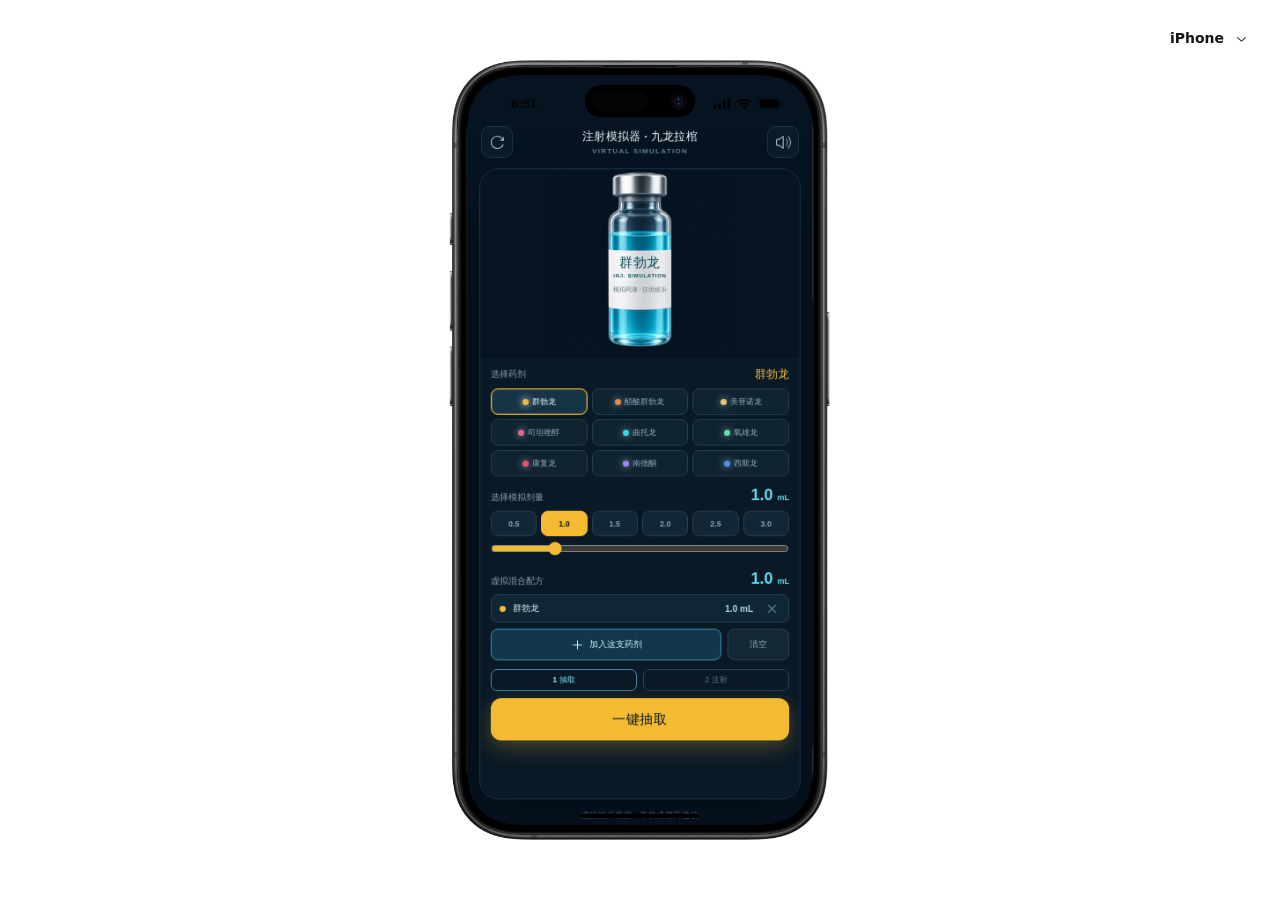
==== index.html @ 7ab8020a "Publish Jiulong Laguan simulator" ====
<!doctype html>
<html lang="zh-CN">
  <head>
    <meta charset="UTF-8" />
    <meta name="viewport" content="width=device-width, initial-scale=1.0" />
    <meta name="theme-color" content="#061321" />
    <meta name="description" content="九龙拉棺虚拟注射模拟器" />
    <link rel="manifest" href="/manifest.webmanifest" />
    <link rel="apple-touch-icon" href="/assets/jiulong/app-icon-192.png" />
    <title>九龙拉棺 · 注射模拟器</title>
    <script type="module" crossorigin src="/assets/index-CzxBv7Cx.js"></script>
    <link rel="stylesheet" crossorigin href="/assets/index-CgjDHijI.css">
  </head>
  <body>
    <div id="root"></div>
  </body>
</html>
---- assets/index-CgjDHijI.css ----
@font-face{font-family:Roboto;font-style:normal;font-display:swap;font-weight:500;src:url(/assets/roboto-latin-500-normal-7RbcRiD8.woff2)format("woff2"),url(/assets/roboto-latin-500-normal-DQZyH_nt.woff)format("woff")}.jiulong-screen{color:#eaf8fb;overscroll-behavior:none;background:#061321;min-height:100%}.jiulong-app{--accent:#38d9e8;min-height:100dvh;padding:58px 14px calc(var(--mobile-safe-area-height) + 18px);background:#061321;flex-direction:column;font-family:Inter,PingFang SC,Microsoft YaHei,sans-serif;display:flex}button{-webkit-tap-highlight-color:transparent}.app-header{grid-template-columns:36px 1fr 36px;align-items:center;gap:8px;padding:0 2px 12px;display:grid}.title-lockup{flex-direction:column;align-items:center;min-width:0;display:flex}.title-lockup strong{color:#edfafe;letter-spacing:.02em;text-overflow:ellipsis;white-space:nowrap;max-width:100%;font-size:13px;font-weight:760;overflow:hidden}.title-lockup span{color:#678698;letter-spacing:.16em;margin-top:3px;font-size:8px;font-weight:700}.icon-button{color:#a8c6d4;background:#0b1b29;border:1px solid #203749;border-radius:10px;place-items:center;width:36px;height:36px;display:grid}.icon-button:disabled{opacity:.35}.icon-button svg{width:17px;height:17px}.simulator-panel{background:#0a1926;border:1px solid #1b3548;border-radius:22px;flex-direction:column;flex:1;display:flex;overflow:hidden;box-shadow:0 18px 55px #00000057}.vial-stage{background:#061321;height:214px;position:relative;overflow:hidden}.vial-image{object-fit:contain;object-position:center;width:100%;height:100%;display:block;transform:scale(1.42)}.vial-copy{color:#0b4e59;text-align:center;pointer-events:none;flex-direction:column;justify-content:center;align-items:center;width:88px;min-height:58px;display:flex;position:absolute;top:90px;left:50%;transform:translate(-50%)}.vial-copy strong{letter-spacing:.04em;font-size:15px;font-weight:900}.vial-copy span{letter-spacing:.12em;margin-top:2px;font-size:6px;font-weight:800}.vial-copy small{color:#5c7a7e;margin-top:8px;font-size:7px;font-weight:600}.section-heading{color:#86a3b3;justify-content:space-between;align-items:center;padding:10px 12px 7px;font-size:10px;display:flex}.section-heading strong{font-size:13px;transition:color .22s}.drug-grid{grid-template-columns:repeat(3,minmax(0,1fr));gap:5px;padding:0 12px;display:grid}.drug-chip{color:#91aebd;white-space:nowrap;background:#102331;border:1px solid #233f52;border-radius:8px;justify-content:center;align-items:center;gap:4px;min-width:0;height:30px;font-size:9px;font-weight:650;transition:border-color .15s,background-color .15s,color .15s;display:flex}.drug-chip i{border-radius:50%;flex:none;width:7px;height:7px;display:block;box-shadow:0 0 8px}.drug-chip[data-selected=true]{border-color:var(--accent);color:#effcff;box-shadow:inset 0 0 0 1px color-mix(in srgb, var(--accent) 25%, transparent);background:#173447}.dose-section,.recipe-section{padding:11px 12px 0}.control-heading{color:#86a3b3;justify-content:space-between;align-items:baseline;margin-bottom:7px;font-size:10px;display:flex}.control-heading strong{color:#65dff0;font-size:18px;font-weight:850}.control-heading small{font-size:9px}.dose-options{grid-template-columns:repeat(6,minmax(0,1fr));gap:5px;display:grid}.dose-chip{color:#8ba4b2;background:#132635;border:1px solid #263f51;border-radius:8px;height:29px;font-size:9px;font-weight:700}.dose-chip[data-selected=true]{border-color:var(--accent);background:var(--accent);color:#071820}.dose-range{width:100%;height:18px;accent-color:var(--accent);margin:5px 0 0}.recipe-list{gap:5px;display:grid}.empty-recipe{color:#5f7d8d;text-align:center;border:1px dashed #294256;border-radius:8px;margin:0;padding:8px 10px;font-size:9px}.recipe-item{color:#dceff5;background:#0f2635;border:1px solid #28475b;border-radius:8px;grid-template-columns:8px 1fr auto 28px;align-items:center;gap:7px;min-height:32px;padding:0 5px 0 9px;font-size:10px;display:grid}.recipe-item>i{border-radius:50%;width:7px;height:7px}.recipe-item>strong{color:#b8d4df;font-size:10px}.recipe-item>button{color:#6f8c9b;background:0 0;border:0;place-items:center;width:28px;height:26px;display:grid}.recipe-actions{grid-template-columns:1fr 70px;gap:7px;margin-top:7px;display:grid}.add-button,.clear-button{border-radius:8px;justify-content:center;align-items:center;gap:6px;height:36px;font-size:10px;font-weight:750;display:flex}.add-button{color:#c8f4fb;background:#12364a;border:1px solid #3e8fac}.clear-button{color:#8ba5b2;background:#142735;border:1px solid #294456}.clear-button:disabled{opacity:.38}.step-tabs{color:#587789;text-align:center;grid-template-columns:1fr 1fr;gap:7px;margin:10px 12px 0;font-size:9px;display:grid}.step-tabs strong,.step-tabs span{border:1px solid #26485c;border-radius:7px;padding:5px}.step-tabs strong{color:#87e5f1;border-color:#3d91ad}.primary-button.draw-button{width:calc(100% - 24px);margin:8px 12px 12px}.primary-button{background:var(--accent);width:calc(100% - 28px);min-height:48px;box-shadow:0 8px 24px color-mix(in srgb, var(--accent) 28%, transparent);color:#04151d;letter-spacing:.04em;border:0;border-radius:12px;margin:14px;font-size:15px;font-weight:850;transition:transform .12s,opacity .12s}.primary-button:active{transform:scale(.985)}.primary-button:disabled{opacity:.42}.process-screen,.complete-screen{flex-direction:column;flex:1;align-items:center;min-height:630px;padding:28px 14px 14px;display:flex}.eyebrow{color:var(--accent);letter-spacing:.16em;text-transform:uppercase;margin:0;font-size:11px;font-weight:800}.syringe-stage{background:#061321;width:190px;height:370px;margin:14px auto 4px;position:relative;overflow:hidden}.syringe-stage.compact{width:170px;height:360px;margin-top:8px}.syringe-image{object-fit:cover;object-position:center;width:100%;height:100%;display:block;position:absolute;inset:0}.syringe-liquid-reveal{filter:saturate(1.08) drop-shadow(0 0 7px color-mix(in srgb, var(--accent) 24%, transparent));transition:clip-path 50ms linear}.syringe-full-state{transition:opacity .16s ease-out}.progress-track{background:#1d3342;border-radius:999px;width:calc(100% - 28px);height:7px;overflow:hidden}.progress-track span{border-radius:inherit;background:var(--accent);height:100%;transition:width 50ms linear;display:block}.process-copy{justify-content:space-between;align-items:baseline;width:calc(100% - 28px);padding-top:9px;display:flex}.process-copy strong{color:var(--accent);font-size:27px;font-weight:840}.process-copy span{color:#7895a5;font-size:11px}.process-screen .primary-button{margin-top:auto}.injecting-screen{padding-top:24px}.injecting-screen .syringe-stage{height:348px;margin-top:4px}.hold-button{color:#dff8fb;touch-action:none;-webkit-user-select:none;user-select:none;background:#0d2635;border:1px solid #275068;border-radius:18px;flex-direction:column;justify-content:center;align-items:center;gap:8px;width:calc(100% - 28px);min-height:116px;margin-top:auto;display:flex}.hold-button[data-holding=true]{border-color:var(--accent);box-shadow:0 0 30px color-mix(in srgb, var(--accent) 20%, transparent);background:#12364a}.hold-ring{--progress:0deg;background:conic-gradient(from -90deg, var(--accent) 0deg var(--progress), #29465a var(--progress) 360deg);border-radius:50%;place-items:center;width:58px;height:58px;display:grid;position:relative}.hold-ring:after{border-radius:inherit;content:"";background:#0d2635;position:absolute;inset:5px}.hold-button[data-holding=true] .hold-ring:after{background:#12364a}.hold-ring strong{z-index:1;font-size:14px;font-weight:850;position:relative}.hold-button>span:last-child{color:#9bb9c7;font-size:11px;font-weight:700}.complete-screen{text-align:center;justify-content:center;padding:48px 28px 28px;animation:.7s ease-out complete-flash}.complete-mark{border:2px solid var(--accent);width:104px;height:104px;box-shadow:0 0 42px color-mix(in srgb, var(--accent) 34%, transparent);background:#0c2634;border-radius:50%;place-items:center;margin-bottom:24px;display:grid}.complete-mark svg{width:54px;height:54px;color:var(--accent)}.complete-screen h1{color:#f1fcff;letter-spacing:-.03em;max-width:280px;margin:12px 0 9px;font-size:29px;font-weight:900;line-height:1.22}.complete-screen>p:last-of-type{color:#7694a3;margin:0;font-size:11px}.complete-screen .primary-button{margin-top:52px}.disclaimer{color:#4f6e80;letter-spacing:.06em;text-align:center;padding:12px 0 0;font-size:9px;font-weight:600}@keyframes complete-flash{0%{background:color-mix(in srgb, var(--accent) 36%, #061321)}to{background:0 0}}@media (height<=820px){.jiulong-app{padding-top:50px}.vial-stage{height:196px}.vial-copy{top:80px}.process-screen,.complete-screen{min-height:560px}.syringe-stage,.syringe-stage.compact{height:320px}}@media (prefers-reduced-motion:reduce){*,:before,:after{scroll-behavior:auto!important;transition-duration:.01ms!important;animation-duration:.01ms!important;animation-iteration-count:1!important}}:root{color:#151515;font-synthesis:none;text-rendering:optimizelegibility;-webkit-font-smoothing:antialiased;background:#fff;font-family:Inter,ui-sans-serif,system-ui,-apple-system,BlinkMacSystemFont,Segoe UI,sans-serif}*{box-sizing:border-box}html,body,#root{width:100%;height:100%;margin:0}.mobile-carousel{overscroll-behavior:contain;scrollbar-width:none;-webkit-user-select:none;user-select:none;width:100%;min-width:0;max-width:100%;display:block;position:relative;overflow:auto}.mobile-carousel::-webkit-scrollbar{display:none}.mobile-carousel{touch-action:pan-y;overflow:auto hidden}.mobile-carousel[data-dragging=true]{cursor:none}.mobile-carousel-content{width:max-content;min-width:100%;transform:translateX(var(--mobile-carousel-overdrag));will-change:transform;display:flex}.mobile-carousel-scrollbar{z-index:4;opacity:0;pointer-events:none;transition:opacity .15s;position:absolute;inset:0}.mobile-carousel-scrollbar[data-visible=true]{opacity:1}.mobile-carousel-scrollbar-thumb{background:#00000059;border-radius:999px;height:3px;position:absolute;bottom:4px;right:4px}body{min-width:320px;overflow:hidden}button,input,textarea{font:inherit}button{cursor:pointer}.phone-stage{place-items:center;width:100%;height:100%;padding:24px;display:grid;position:relative}.device-menu-bar{z-index:100;border-radius:12px;padding:3px;position:absolute;top:18px;right:18px}.device-picker-trigger{color:#151515;background:0 0;border:0;border-radius:9px;align-items:center;gap:10px;height:34px;padding:0 10px 0 12px;font:600 14px/1 ui-sans-serif,system-ui,sans-serif;display:flex}.device-picker-trigger:hover,.device-picker-trigger[data-state=open]{background:#0000000e}.device-picker-trigger:focus-visible{outline-offset:2px;outline:2px solid #000000b8}.device-picker-menu{z-index:200;min-width:168px;transform-origin:var(--radix-dropdown-menu-content-transform-origin);background:#fffffffa;border-radius:12px;padding:3px;animation:.12s ease-out device-menu-in;box-shadow:0 0 1px #0000000f,0 0 0 1px #00000014,0 4px 4px #0000000d}.device-picker-item{color:#181818;-webkit-user-select:none;user-select:none;border-radius:8px;outline:none;justify-content:space-between;align-items:center;height:34px;padding:0 9px 0 10px;font:500 14px/1 ui-sans-serif,system-ui,sans-serif;display:flex}.device-picker-item[data-highlighted]{background:#f0f0f0}.device-picker-item[data-state=checked]{font-weight:600}.device-picker-check{color:#181818;place-items:center;display:grid}@keyframes device-menu-in{0%{opacity:0;transform:scale(.98)translateY(-2px)}to{opacity:1;transform:scale(1)translateY(0)}}.phone-scale-box{position:relative}.phone-device{transform-origin:0 0;-webkit-user-select:none;user-select:none;position:absolute;top:0;left:0}.phone-bezel{object-fit:contain;z-index:2;-webkit-user-drag:none;pointer-events:none;width:100%;height:100%;display:block;position:absolute;inset:0}.device-screen{cursor:none;z-index:1;-webkit-user-select:none;user-select:none;background:#fff;border-radius:42px;position:absolute;overflow:hidden;box-shadow:inset 0 0 0 1px #00000014}.device-camera{z-index:75;pointer-events:none;background:#050505;border-radius:50%;display:block;position:absolute;box-shadow:inset 0 0 0 1px #ffffff14}.device-screen,.device-screen *{cursor:none!important}.device-screen img,.keyboard-asset{-webkit-user-drag:none;-webkit-user-select:none;user-select:none}.device-screen input,.device-screen textarea,.device-screen select,.device-screen option,.device-screen [contenteditable=true]{-webkit-user-select:auto;user-select:auto}.device-screen:active,.device-screen:active *,.device-screen input,.device-screen textarea,.device-screen button,.device-screen a,.device-screen [role=button]{cursor:none!important}.device-screen[data-cursor-debug=true],.device-screen[data-cursor-debug=true] *{cursor:default!important}.device-screen :focus,.device-screen :focus-visible{box-shadow:none!important;outline:0!important}.flow-stack,.flow-scenes,.flow-screen,.mobile-app-viewport{position:absolute;inset:0}.mobile-app-viewport[data-platform=android][data-keyboard-visible=false]{bottom:var(--device-safe-area-bottom,48px)}.flow-stack{--flow-header-height:0px;--flow-header-content-height:0px;--flow-header-safe-area:0px;--flow-footer-height:0px;--keyboard-height:0px;touch-action:pan-y;background:0 0;overflow:hidden}.flow-fixed-header{z-index:12;height:var(--flow-header-height);padding-top:var(--flow-header-safe-area);box-sizing:border-box;-webkit-backdrop-filter:none;backdrop-filter:none;background:0 0;border-bottom:0;position:absolute;top:0;left:0;right:0}.flow-fixed-footer{z-index:12;right:0;bottom:var(--keyboard-height);height:var(--flow-footer-height);background:0 0;transition:bottom .26s cubic-bezier(.2,.8,.2,1);position:absolute;left:0}.flow-scenes{top:var(--flow-header-height);bottom:0;overflow:hidden}.flow-screen{will-change:transform;background:0 0;overflow:hidden}.mobile-page{--mobile-safe-area-height:var(--device-safe-area-bottom,34px);--keyboard-height:0px;position:absolute;inset:0}.mobile-page[data-keyboard-visible=true],.mobile-app-viewport[data-platform=android] .mobile-page{--mobile-safe-area-height:0px}.mobile-scroll{top:0;right:0;bottom:var(--keyboard-height);-webkit-overflow-scrolling:touch;overscroll-behavior:contain;scrollbar-width:none;touch-action:none;-webkit-user-select:none;user-select:none;transition:bottom .26s cubic-bezier(.2,.8,.2,1);position:absolute;left:0;overflow:hidden auto}.mobile-scroll::-webkit-scrollbar{display:none}.mobile-scroll[data-dragging=true]{cursor:none}.mobile-cursor{z-index:80;opacity:0;pointer-events:none;will-change:transform;background:radial-gradient(circle at 50% 44%,#ffffffb3 0 34%,#ffffff8a 58%,#eeeeee7a 100%);border:.5px solid #0000001f;border-radius:999px;width:48px;height:48px;transition:opacity 90ms,background 80ms,box-shadow 80ms;position:absolute;top:0;left:0;box-shadow:inset 0 1px 2px #fff9,inset 0 -5px 10px #0000000d,inset 0 0 0 1px #00000006}.mobile-cursor:before{content:"";pointer-events:none;background:linear-gradient(#ffffff61,#fff0);border-radius:999px;width:32px;height:17px;position:absolute;top:3px;left:50%;transform:translate(-50%)}.mobile-cursor:after{border-radius:inherit;content:"";pointer-events:none;position:absolute;inset:0;box-shadow:inset 1px 0 3px #ffffff47,inset -1px 0 3px #00000005}.mobile-cursor-hotspot{pointer-events:none;background:#ffffffd1;border:1px solid #007afff2;border-radius:999px;width:9px;height:9px;position:absolute;top:50%;left:50%;transform:translate(-50%,-50%);box-shadow:0 0 0 1px #ffffffbf,0 0 0 3px #007aff29}.mobile-cursor-hotspot:before,.mobile-cursor-hotspot:after{content:"";background:#007afff2;position:absolute;top:50%;left:50%;transform:translate(-50%,-50%)}.mobile-cursor-hotspot:before{width:17px;height:1px}.mobile-cursor-hotspot:after{width:1px;height:17px}.mobile-cursor[data-visible=true]{opacity:1}.mobile-cursor[data-active=true]{background:radial-gradient(circle at 50% 55%,#e8e8e894 0 30%,#f8f8f880 62%,#ffffffad 100%);box-shadow:inset 0 3px 7px #00000014,inset 0 -4px 8px #ffffff57,inset 0 0 0 1px #00000008}.mobile-cursor[data-active=true]:before{background:linear-gradient(#0000000e,#0000)}.mobile-cursor[data-active=true]:after{box-shadow:inset 0 5px 9px #0000000b,inset 0 -3px 7px #ffffff47}.mobile-scroll-content{will-change:transform;grid-template-columns:minmax(0,1fr);gap:0;min-width:0;padding:0;display:grid}.app-screen{background:#fff}.mobile-scrollbar{z-index:9;top:4px;right:5px;bottom:calc(var(--mobile-safe-area-height) + var(--keyboard-height) + 4px);opacity:0;pointer-events:none;width:4px;transition:bottom .26s cubic-bezier(.2,.8,.2,1),opacity .18s;position:absolute}.mobile-page[data-keyboard-dragging=true] .mobile-scroll,.mobile-page[data-keyboard-dragging=true] .mobile-scrollbar,.flow-stack[data-keyboard-dragging=true] .flow-fixed-footer{transition:none}.mobile-scrollbar[data-visible=true]{opacity:1}.mobile-scrollbar-thumb{background:#00000047;border-radius:999px;width:4px;min-height:36px;transition:background .12s;box-shadow:0 0 0 1px #ffffff2e}.status-bar{z-index:72;color:#050505;pointer-events:none;background:0 0;grid-template-columns:1fr auto;align-items:center;height:54px;padding:10px 34px 0 36px;font-family:-apple-system,BlinkMacSystemFont,SF Pro Text,Helvetica Neue,Arial,sans-serif;display:grid;position:absolute;top:0;left:0;right:0}.device-screen[data-device=pixel-10] .status-bar{align-items:start;height:auto;padding:32px 32px 0;font-family:Roboto,Arial,sans-serif}.status-time{text-align:center;letter-spacing:0;justify-self:start;min-width:58px;font-size:15px;font-weight:600;line-height:1}.status-indicators{justify-self:end;align-items:center;display:flex}.status-indicator-svg{display:block}.status-indicator-svg[data-platform=ios]{width:79px;height:13px}.status-indicator-svg[data-platform=android]{width:50px;height:14px}.device-screen[data-device=pixel-10] .status-time{font-weight:500;transform:translateY(2px)}.home-indicator-svg{z-index:70;width:100%;height:var(--device-safe-area-bottom,34px);pointer-events:none;display:block;position:absolute;bottom:0;left:0;right:0}.android-navigation-bar{z-index:70;width:428px;height:var(--device-safe-area-bottom,48px);pointer-events:none;-webkit-user-drag:none;display:block;position:absolute;bottom:-1px;left:-1px}h1,h2,p{margin:0}h1{letter-spacing:0;font-size:26px;line-height:1.08}h2{font-size:15px}p{color:#555;font-size:14px;line-height:1.45}.field-label{color:#555;font-size:13px;font-weight:800}.mobile-field{gap:8px;display:grid}.mobile-field input{color:#151515;background:#fff;border:1px solid #0000001a;border-radius:8px;outline:0;width:100%;min-height:44px;padding:0 12px}.mobile-field input:focus{box-shadow:none;border-color:#00000029}.device-screen .mobile-field input:focus,.device-screen .mobile-field input:focus-visible{border-color:#0000001f;box-shadow:none!important;outline:0!important}.sheet-overlay{z-index:20;background:#00000057;position:absolute;inset:0}.bottom-sheet{z-index:21;touch-action:none;background:#fff;border-radius:22px 22px 0 0;flex-direction:column;min-height:260px;display:flex;position:absolute;left:0;right:0;overflow:hidden;box-shadow:0 -16px 48px #0003}.sheet-handle-zone{touch-action:none;place-items:center;height:30px;display:grid}.sheet-handle{background:#c9c9c4;border-radius:999px;width:42px;height:5px}.sheet-header{gap:4px;padding:0 18px 14px;display:grid}.sheet-title{margin:0;font-size:18px;font-weight:900}.sheet-description{color:#737373;margin:0;font-size:13px;line-height:1.35}.sheet-content{padding:0 18px 24px;overflow:auto}.keyboard-dock{z-index:30;height:339px;box-shadow:none;pointer-events:none;will-change:transform;background:#d8d9de;border-radius:32px 32px 0 0;padding:0;position:absolute;bottom:-1px;left:0;right:0;overflow:hidden}.keyboard-dock[data-platform=android]{background:#f3f2f6;border-radius:0;box-shadow:0 -1px 2px #00000014}.keyboard-dock[data-visible=true]{pointer-events:auto}.keyboard-asset{z-index:1;border-radius:inherit;object-fit:cover;object-position:center bottom;-webkit-user-drag:none;pointer-events:none;width:100%;height:100%;display:block;position:relative}.keyboard-dock[data-platform=android] .keyboard-asset{object-fit:fill;border-radius:0}
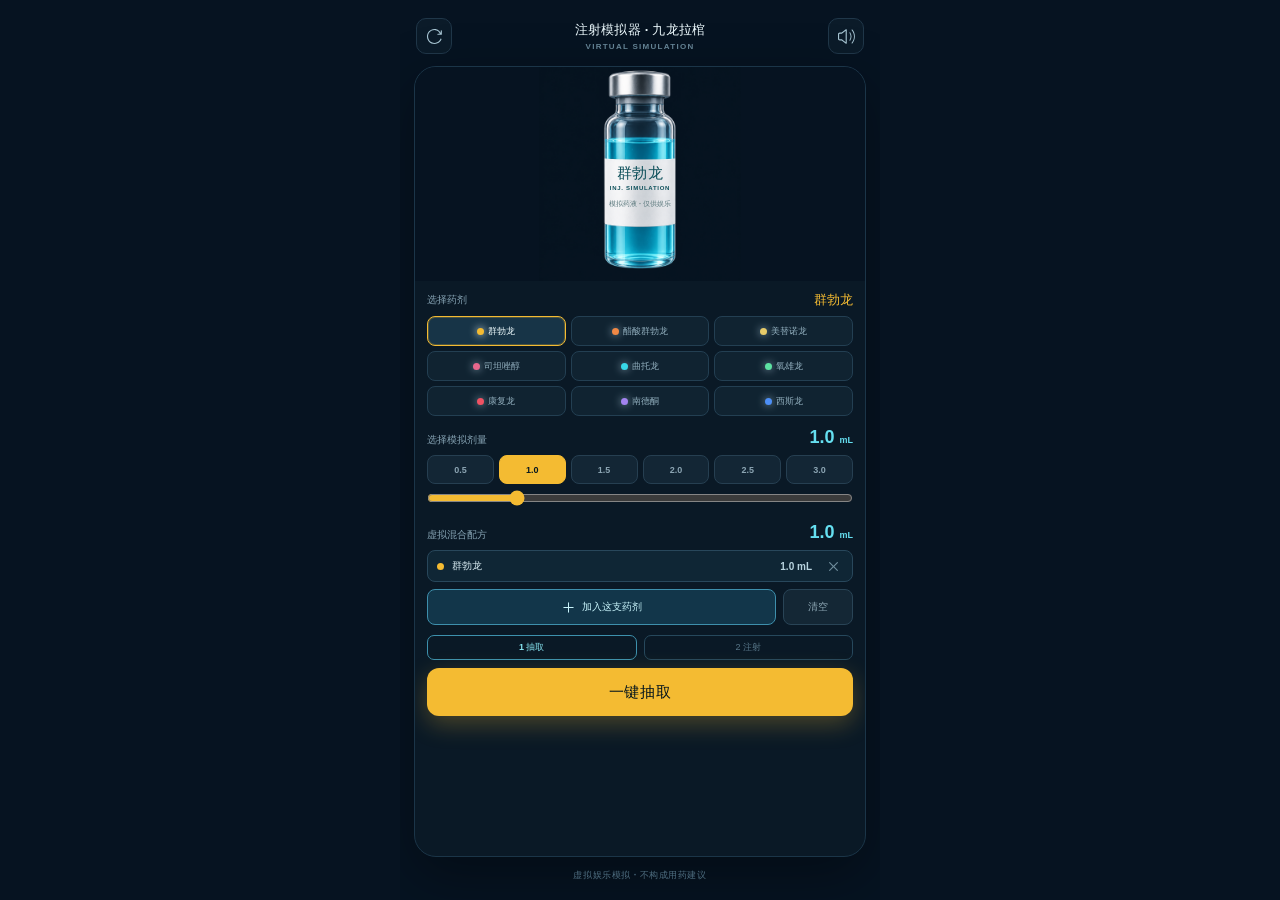
==== commit ec2b50f8: "Ship fullscreen mobile experience" ====
--- a/index.html
+++ b/index.html
@@ -2,14 +2,14 @@
 <html lang="zh-CN">
   <head>
     <meta charset="UTF-8" />
-    <meta name="viewport" content="width=device-width, initial-scale=1.0" />
+    <meta name="viewport" content="width=device-width, initial-scale=1.0, viewport-fit=cover" />
     <meta name="theme-color" content="#061321" />
     <meta name="description" content="九龙拉棺虚拟注射模拟器" />
     <link rel="manifest" href="/manifest.webmanifest" />
     <link rel="apple-touch-icon" href="/assets/jiulong/app-icon-192.png" />
     <title>九龙拉棺 · 注射模拟器</title>
-    <script type="module" crossorigin src="/assets/index-CzxBv7Cx.js"></script>
-    <link rel="stylesheet" crossorigin href="/assets/index-CgjDHijI.css">
+    <script type="module" crossorigin src="/assets/index-CGdOI6EO.js"></script>
+    <link rel="stylesheet" crossorigin href="/assets/index-B44_mCvx.css">
   </head>
   <body>
     <div id="root"></div>
--- a/assets/index-B44_mCvx.css
+++ b/assets/index-B44_mCvx.css
@@ -0,0 +1 @@
+@font-face{font-family:Roboto;font-style:normal;font-display:swap;font-weight:500;src:url(/assets/roboto-latin-500-normal-7RbcRiD8.woff2)format("woff2"),url(/assets/roboto-latin-500-normal-DQZyH_nt.woff)format("woff")}.jiulong-screen{color:#eaf8fb;overscroll-behavior:none;background:#061321;min-height:100%}.phone-stage{background:#061321;overflow:hidden;padding:0!important;display:block!important}.phone-scale-box{margin:0 auto;width:min(100%,480px)!important;height:100dvh!important}.phone-device{width:100%!important;height:100dvh!important;position:relative!important;transform:none!important}.device-screen{width:100%!important;height:100dvh!important;box-shadow:none!important;cursor:auto!important;-webkit-user-select:auto!important;user-select:auto!important;border-radius:0!important;position:relative!important;inset:0!important}.device-screen *,.device-screen button,.device-screen input{cursor:auto!important}.device-menu-bar,.phone-bezel,.status-bar,.home-indicator-svg,.android-navigation-bar,.device-camera,.mobile-cursor,.keyboard-dock{display:none!important}.mobile-scroll{touch-action:pan-y!important}.mobile-page{--mobile-safe-area-height:env(safe-area-inset-bottom,0px)!important}.jiulong-app{--accent:#38d9e8;min-height:100dvh;padding:calc(env(safe-area-inset-top,0px) + 18px) 14px calc(var(--mobile-safe-area-height) + 18px);background:#061321;flex-direction:column;font-family:Inter,PingFang SC,Microsoft YaHei,sans-serif;display:flex}button{-webkit-tap-highlight-color:transparent}.app-header{grid-template-columns:36px 1fr 36px;align-items:center;gap:8px;padding:0 2px 12px;display:grid}.title-lockup{flex-direction:column;align-items:center;min-width:0;display:flex}.title-lockup strong{color:#edfafe;letter-spacing:.02em;text-overflow:ellipsis;white-space:nowrap;max-width:100%;font-size:13px;font-weight:760;overflow:hidden}.title-lockup span{color:#678698;letter-spacing:.16em;margin-top:3px;font-size:8px;font-weight:700}.icon-button{color:#a8c6d4;background:#0b1b29;border:1px solid #203749;border-radius:10px;place-items:center;width:36px;height:36px;display:grid}.icon-button:disabled{opacity:.35}.icon-button svg{width:17px;height:17px}.simulator-panel{background:#0a1926;border:1px solid #1b3548;border-radius:22px;flex-direction:column;flex:1;display:flex;overflow:hidden;box-shadow:0 18px 55px #00000057}.vial-stage{background:#061321;height:214px;position:relative;overflow:hidden}.vial-image{object-fit:contain;object-position:center;width:100%;height:100%;display:block;transform:scale(1.42)}.vial-copy{color:#0b4e59;text-align:center;pointer-events:none;flex-direction:column;justify-content:center;align-items:center;width:88px;min-height:58px;display:flex;position:absolute;top:90px;left:50%;transform:translate(-50%)}.vial-copy strong{letter-spacing:.04em;font-size:15px;font-weight:900}.vial-copy span{letter-spacing:.12em;margin-top:2px;font-size:6px;font-weight:800}.vial-copy small{color:#5c7a7e;margin-top:8px;font-size:7px;font-weight:600}.section-heading{color:#86a3b3;justify-content:space-between;align-items:center;padding:10px 12px 7px;font-size:10px;display:flex}.section-heading strong{font-size:13px;transition:color .22s}.drug-grid{grid-template-columns:repeat(3,minmax(0,1fr));gap:5px;padding:0 12px;display:grid}.drug-chip{color:#91aebd;white-space:nowrap;background:#102331;border:1px solid #233f52;border-radius:8px;justify-content:center;align-items:center;gap:4px;min-width:0;height:30px;font-size:9px;font-weight:650;transition:border-color .15s,background-color .15s,color .15s;display:flex}.drug-chip i{border-radius:50%;flex:none;width:7px;height:7px;display:block;box-shadow:0 0 8px}.drug-chip[data-selected=true]{border-color:var(--accent);color:#effcff;box-shadow:inset 0 0 0 1px color-mix(in srgb, var(--accent) 25%, transparent);background:#173447}.dose-section,.recipe-section{padding:11px 12px 0}.control-heading{color:#86a3b3;justify-content:space-between;align-items:baseline;margin-bottom:7px;font-size:10px;display:flex}.control-heading strong{color:#65dff0;font-size:18px;font-weight:850}.control-heading small{font-size:9px}.dose-options{grid-template-columns:repeat(6,minmax(0,1fr));gap:5px;display:grid}.dose-chip{color:#8ba4b2;background:#132635;border:1px solid #263f51;border-radius:8px;height:29px;font-size:9px;font-weight:700}.dose-chip[data-selected=true]{border-color:var(--accent);background:var(--accent);color:#071820}.dose-range{width:100%;height:18px;accent-color:var(--accent);margin:5px 0 0}.recipe-list{gap:5px;display:grid}.empty-recipe{color:#5f7d8d;text-align:center;border:1px dashed #294256;border-radius:8px;margin:0;padding:8px 10px;font-size:9px}.recipe-item{color:#dceff5;background:#0f2635;border:1px solid #28475b;border-radius:8px;grid-template-columns:8px 1fr auto 28px;align-items:center;gap:7px;min-height:32px;padding:0 5px 0 9px;font-size:10px;display:grid}.recipe-item>i{border-radius:50%;width:7px;height:7px}.recipe-item>strong{color:#b8d4df;font-size:10px}.recipe-item>button{color:#6f8c9b;background:0 0;border:0;place-items:center;width:28px;height:26px;display:grid}.recipe-actions{grid-template-columns:1fr 70px;gap:7px;margin-top:7px;display:grid}.add-button,.clear-button{border-radius:8px;justify-content:center;align-items:center;gap:6px;height:36px;font-size:10px;font-weight:750;display:flex}.add-button{color:#c8f4fb;background:#12364a;border:1px solid #3e8fac}.clear-button{color:#8ba5b2;background:#142735;border:1px solid #294456}.clear-button:disabled{opacity:.38}.step-tabs{color:#587789;text-align:center;grid-template-columns:1fr 1fr;gap:7px;margin:10px 12px 0;font-size:9px;display:grid}.step-tabs strong,.step-tabs span{border:1px solid #26485c;border-radius:7px;padding:5px}.step-tabs strong{color:#87e5f1;border-color:#3d91ad}.primary-button.draw-button{width:calc(100% - 24px);margin:8px 12px 12px}.primary-button{background:var(--accent);width:calc(100% - 28px);min-height:48px;box-shadow:0 8px 24px color-mix(in srgb, var(--accent) 28%, transparent);color:#04151d;letter-spacing:.04em;border:0;border-radius:12px;margin:14px;font-size:15px;font-weight:850;transition:transform .12s,opacity .12s}.primary-button:active{transform:scale(.985)}.primary-button:disabled{opacity:.42}.process-screen,.complete-screen{flex-direction:column;flex:1;align-items:center;min-height:630px;padding:28px 14px 14px;display:flex}.eyebrow{color:var(--accent);letter-spacing:.16em;text-transform:uppercase;margin:0;font-size:11px;font-weight:800}.syringe-stage{background:#061321;width:190px;height:370px;margin:14px auto 4px;position:relative;overflow:hidden}.syringe-stage.compact{width:170px;height:360px;margin-top:8px}.syringe-image{object-fit:cover;object-position:center;width:100%;height:100%;display:block;position:absolute;inset:0}.syringe-liquid-reveal{filter:saturate(1.08) drop-shadow(0 0 7px color-mix(in srgb, var(--accent) 24%, transparent));transition:clip-path 50ms linear}.syringe-full-state{transition:opacity .16s ease-out}.progress-track{background:#1d3342;border-radius:999px;width:calc(100% - 28px);height:7px;overflow:hidden}.progress-track span{border-radius:inherit;background:var(--accent);height:100%;transition:width 50ms linear;display:block}.process-copy{justify-content:space-between;align-items:baseline;width:calc(100% - 28px);padding-top:9px;display:flex}.process-copy strong{color:var(--accent);font-size:27px;font-weight:840}.process-copy span{color:#7895a5;font-size:11px}.process-screen .primary-button{margin-top:auto}.injecting-screen{padding-top:24px}.injecting-screen .syringe-stage{height:348px;margin-top:4px}.hold-button{color:#dff8fb;touch-action:none;-webkit-user-select:none;user-select:none;background:#0d2635;border:1px solid #275068;border-radius:18px;flex-direction:column;justify-content:center;align-items:center;gap:8px;width:calc(100% - 28px);min-height:116px;margin-top:auto;display:flex}.hold-button[data-holding=true]{border-color:var(--accent);box-shadow:0 0 30px color-mix(in srgb, var(--accent) 20%, transparent);background:#12364a}.hold-ring{--progress:0deg;background:conic-gradient(from -90deg, var(--accent) 0deg var(--progress), #29465a var(--progress) 360deg);border-radius:50%;place-items:center;width:58px;height:58px;display:grid;position:relative}.hold-ring:after{border-radius:inherit;content:"";background:#0d2635;position:absolute;inset:5px}.hold-button[data-holding=true] .hold-ring:after{background:#12364a}.hold-ring strong{z-index:1;font-size:14px;font-weight:850;position:relative}.hold-button>span:last-child{color:#9bb9c7;font-size:11px;font-weight:700}.complete-screen{text-align:center;justify-content:center;padding:48px 28px 28px;animation:.7s ease-out complete-flash}.complete-mark{border:2px solid var(--accent);width:104px;height:104px;box-shadow:0 0 42px color-mix(in srgb, var(--accent) 34%, transparent);background:#0c2634;border-radius:50%;place-items:center;margin-bottom:24px;display:grid}.complete-mark svg{width:54px;height:54px;color:var(--accent)}.complete-screen h1{color:#f1fcff;letter-spacing:-.03em;max-width:280px;margin:12px 0 9px;font-size:29px;font-weight:900;line-height:1.22}.complete-screen>p:last-of-type{color:#7694a3;margin:0;font-size:11px}.complete-screen .primary-button{margin-top:52px}.disclaimer{color:#4f6e80;letter-spacing:.06em;text-align:center;padding:12px 0 0;font-size:9px;font-weight:600}@keyframes complete-flash{0%{background:color-mix(in srgb, var(--accent) 36%, #061321)}to{background:0 0}}@media (height<=820px){.jiulong-app{padding-top:calc(env(safe-area-inset-top,0px) + 14px)}.vial-stage{height:196px}.vial-copy{top:80px}.process-screen,.complete-screen{min-height:560px}.syringe-stage,.syringe-stage.compact{height:320px}}@media (prefers-reduced-motion:reduce){.primary-button{transition-duration:80ms}.syringe-liquid-reveal,.progress-track span{transition-duration:50ms}.syringe-full-state{transition-duration:.12s}.complete-screen{animation-duration:.35s}}:root{color:#151515;font-synthesis:none;text-rendering:optimizelegibility;-webkit-font-smoothing:antialiased;background:#fff;font-family:Inter,ui-sans-serif,system-ui,-apple-system,BlinkMacSystemFont,Segoe UI,sans-serif}*{box-sizing:border-box}html,body,#root{width:100%;height:100%;margin:0}.mobile-carousel{overscroll-behavior:contain;scrollbar-width:none;-webkit-user-select:none;user-select:none;width:100%;min-width:0;max-width:100%;display:block;position:relative;overflow:auto}.mobile-carousel::-webkit-scrollbar{display:none}.mobile-carousel{touch-action:pan-y;overflow:auto hidden}.mobile-carousel[data-dragging=true]{cursor:none}.mobile-carousel-content{width:max-content;min-width:100%;transform:translateX(var(--mobile-carousel-overdrag));will-change:transform;display:flex}.mobile-carousel-scrollbar{z-index:4;opacity:0;pointer-events:none;transition:opacity .15s;position:absolute;inset:0}.mobile-carousel-scrollbar[data-visible=true]{opacity:1}.mobile-carousel-scrollbar-thumb{background:#00000059;border-radius:999px;height:3px;position:absolute;bottom:4px;right:4px}body{min-width:320px;overflow:hidden}button,input,textarea{font:inherit}button{cursor:pointer}.phone-stage{place-items:center;width:100%;height:100%;padding:24px;display:grid;position:relative}.device-menu-bar{z-index:100;border-radius:12px;padding:3px;position:absolute;top:18px;right:18px}.device-picker-trigger{color:#151515;background:0 0;border:0;border-radius:9px;align-items:center;gap:10px;height:34px;padding:0 10px 0 12px;font:600 14px/1 ui-sans-serif,system-ui,sans-serif;display:flex}.device-picker-trigger:hover,.device-picker-trigger[data-state=open]{background:#0000000e}.device-picker-trigger:focus-visible{outline-offset:2px;outline:2px solid #000000b8}.device-picker-menu{z-index:200;min-width:168px;transform-origin:var(--radix-dropdown-menu-content-transform-origin);background:#fffffffa;border-radius:12px;padding:3px;animation:.12s ease-out device-menu-in;box-shadow:0 0 1px #0000000f,0 0 0 1px #00000014,0 4px 4px #0000000d}.device-picker-item{color:#181818;-webkit-user-select:none;user-select:none;border-radius:8px;outline:none;justify-content:space-between;align-items:center;height:34px;padding:0 9px 0 10px;font:500 14px/1 ui-sans-serif,system-ui,sans-serif;display:flex}.device-picker-item[data-highlighted]{background:#f0f0f0}.device-picker-item[data-state=checked]{font-weight:600}.device-picker-check{color:#181818;place-items:center;display:grid}@keyframes device-menu-in{0%{opacity:0;transform:scale(.98)translateY(-2px)}to{opacity:1;transform:scale(1)translateY(0)}}.phone-scale-box{position:relative}.phone-device{transform-origin:0 0;-webkit-user-select:none;user-select:none;position:absolute;top:0;left:0}.phone-bezel{object-fit:contain;z-index:2;-webkit-user-drag:none;pointer-events:none;width:100%;height:100%;display:block;position:absolute;inset:0}.device-screen{cursor:none;z-index:1;-webkit-user-select:none;user-select:none;background:#fff;border-radius:42px;position:absolute;overflow:hidden;box-shadow:inset 0 0 0 1px #00000014}.device-camera{z-index:75;pointer-events:none;background:#050505;border-radius:50%;display:block;position:absolute;box-shadow:inset 0 0 0 1px #ffffff14}.device-screen,.device-screen *{cursor:none!important}.device-screen img,.keyboard-asset{-webkit-user-drag:none;-webkit-user-select:none;user-select:none}.device-screen input,.device-screen textarea,.device-screen select,.device-screen option,.device-screen [contenteditable=true]{-webkit-user-select:auto;user-select:auto}.device-screen:active,.device-screen:active *,.device-screen input,.device-screen textarea,.device-screen button,.device-screen a,.device-screen [role=button]{cursor:none!important}.device-screen[data-cursor-debug=true],.device-screen[data-cursor-debug=true] *{cursor:default!important}.device-screen :focus,.device-screen :focus-visible{box-shadow:none!important;outline:0!important}.flow-stack,.flow-scenes,.flow-screen,.mobile-app-viewport{position:absolute;inset:0}.mobile-app-viewport[data-platform=android][data-keyboard-visible=false]{bottom:var(--device-safe-area-bottom,48px)}.flow-stack{--flow-header-height:0px;--flow-header-content-height:0px;--flow-header-safe-area:0px;--flow-footer-height:0px;--keyboard-height:0px;touch-action:pan-y;background:0 0;overflow:hidden}.flow-fixed-header{z-index:12;height:var(--flow-header-height);padding-top:var(--flow-header-safe-area);box-sizing:border-box;-webkit-backdrop-filter:none;backdrop-filter:none;background:0 0;border-bottom:0;position:absolute;top:0;left:0;right:0}.flow-fixed-footer{z-index:12;right:0;bottom:var(--keyboard-height);height:var(--flow-footer-height);background:0 0;transition:bottom .26s cubic-bezier(.2,.8,.2,1);position:absolute;left:0}.flow-scenes{top:var(--flow-header-height);bottom:0;overflow:hidden}.flow-screen{will-change:transform;background:0 0;overflow:hidden}.mobile-page{--mobile-safe-area-height:var(--device-safe-area-bottom,34px);--keyboard-height:0px;position:absolute;inset:0}.mobile-page[data-keyboard-visible=true],.mobile-app-viewport[data-platform=android] .mobile-page{--mobile-safe-area-height:0px}.mobile-scroll{top:0;right:0;bottom:var(--keyboard-height);-webkit-overflow-scrolling:touch;overscroll-behavior:contain;scrollbar-width:none;touch-action:none;-webkit-user-select:none;user-select:none;transition:bottom .26s cubic-bezier(.2,.8,.2,1);position:absolute;left:0;overflow:hidden auto}.mobile-scroll::-webkit-scrollbar{display:none}.mobile-scroll[data-dragging=true]{cursor:none}.mobile-cursor{z-index:80;opacity:0;pointer-events:none;will-change:transform;background:radial-gradient(circle at 50% 44%,#ffffffb3 0 34%,#ffffff8a 58%,#eeeeee7a 100%);border:.5px solid #0000001f;border-radius:999px;width:48px;height:48px;transition:opacity 90ms,background 80ms,box-shadow 80ms;position:absolute;top:0;left:0;box-shadow:inset 0 1px 2px #fff9,inset 0 -5px 10px #0000000d,inset 0 0 0 1px #00000006}.mobile-cursor:before{content:"";pointer-events:none;background:linear-gradient(#ffffff61,#fff0);border-radius:999px;width:32px;height:17px;position:absolute;top:3px;left:50%;transform:translate(-50%)}.mobile-cursor:after{border-radius:inherit;content:"";pointer-events:none;position:absolute;inset:0;box-shadow:inset 1px 0 3px #ffffff47,inset -1px 0 3px #00000005}.mobile-cursor-hotspot{pointer-events:none;background:#ffffffd1;border:1px solid #007afff2;border-radius:999px;width:9px;height:9px;position:absolute;top:50%;left:50%;transform:translate(-50%,-50%);box-shadow:0 0 0 1px #ffffffbf,0 0 0 3px #007aff29}.mobile-cursor-hotspot:before,.mobile-cursor-hotspot:after{content:"";background:#007afff2;position:absolute;top:50%;left:50%;transform:translate(-50%,-50%)}.mobile-cursor-hotspot:before{width:17px;height:1px}.mobile-cursor-hotspot:after{width:1px;height:17px}.mobile-cursor[data-visible=true]{opacity:1}.mobile-cursor[data-active=true]{background:radial-gradient(circle at 50% 55%,#e8e8e894 0 30%,#f8f8f880 62%,#ffffffad 100%);box-shadow:inset 0 3px 7px #00000014,inset 0 -4px 8px #ffffff57,inset 0 0 0 1px #00000008}.mobile-cursor[data-active=true]:before{background:linear-gradient(#0000000e,#0000)}.mobile-cursor[data-active=true]:after{box-shadow:inset 0 5px 9px #0000000b,inset 0 -3px 7px #ffffff47}.mobile-scroll-content{will-change:transform;grid-template-columns:minmax(0,1fr);gap:0;min-width:0;padding:0;display:grid}.app-screen{background:#fff}.mobile-scrollbar{z-index:9;top:4px;right:5px;bottom:calc(var(--mobile-safe-area-height) + var(--keyboard-height) + 4px);opacity:0;pointer-events:none;width:4px;transition:bottom .26s cubic-bezier(.2,.8,.2,1),opacity .18s;position:absolute}.mobile-page[data-keyboard-dragging=true] .mobile-scroll,.mobile-page[data-keyboard-dragging=true] .mobile-scrollbar,.flow-stack[data-keyboard-dragging=true] .flow-fixed-footer{transition:none}.mobile-scrollbar[data-visible=true]{opacity:1}.mobile-scrollbar-thumb{background:#00000047;border-radius:999px;width:4px;min-height:36px;transition:background .12s;box-shadow:0 0 0 1px #ffffff2e}.status-bar{z-index:72;color:#050505;pointer-events:none;background:0 0;grid-template-columns:1fr auto;align-items:center;height:54px;padding:10px 34px 0 36px;font-family:-apple-system,BlinkMacSystemFont,SF Pro Text,Helvetica Neue,Arial,sans-serif;display:grid;position:absolute;top:0;left:0;right:0}.device-screen[data-device=pixel-10] .status-bar{align-items:start;height:auto;padding:32px 32px 0;font-family:Roboto,Arial,sans-serif}.status-time{text-align:center;letter-spacing:0;justify-self:start;min-width:58px;font-size:15px;font-weight:600;line-height:1}.status-indicators{justify-self:end;align-items:center;display:flex}.status-indicator-svg{display:block}.status-indicator-svg[data-platform=ios]{width:79px;height:13px}.status-indicator-svg[data-platform=android]{width:50px;height:14px}.device-screen[data-device=pixel-10] .status-time{font-weight:500;transform:translateY(2px)}.home-indicator-svg{z-index:70;width:100%;height:var(--device-safe-area-bottom,34px);pointer-events:none;display:block;position:absolute;bottom:0;left:0;right:0}.android-navigation-bar{z-index:70;width:428px;height:var(--device-safe-area-bottom,48px);pointer-events:none;-webkit-user-drag:none;display:block;position:absolute;bottom:-1px;left:-1px}h1,h2,p{margin:0}h1{letter-spacing:0;font-size:26px;line-height:1.08}h2{font-size:15px}p{color:#555;font-size:14px;line-height:1.45}.field-label{color:#555;font-size:13px;font-weight:800}.mobile-field{gap:8px;display:grid}.mobile-field input{color:#151515;background:#fff;border:1px solid #0000001a;border-radius:8px;outline:0;width:100%;min-height:44px;padding:0 12px}.mobile-field input:focus{box-shadow:none;border-color:#00000029}.device-screen .mobile-field input:focus,.device-screen .mobile-field input:focus-visible{border-color:#0000001f;box-shadow:none!important;outline:0!important}.sheet-overlay{z-index:20;background:#00000057;position:absolute;inset:0}.bottom-sheet{z-index:21;touch-action:none;background:#fff;border-radius:22px 22px 0 0;flex-direction:column;min-height:260px;display:flex;position:absolute;left:0;right:0;overflow:hidden;box-shadow:0 -16px 48px #0003}.sheet-handle-zone{touch-action:none;place-items:center;height:30px;display:grid}.sheet-handle{background:#c9c9c4;border-radius:999px;width:42px;height:5px}.sheet-header{gap:4px;padding:0 18px 14px;display:grid}.sheet-title{margin:0;font-size:18px;font-weight:900}.sheet-description{color:#737373;margin:0;font-size:13px;line-height:1.35}.sheet-content{padding:0 18px 24px;overflow:auto}.keyboard-dock{z-index:30;height:339px;box-shadow:none;pointer-events:none;will-change:transform;background:#d8d9de;border-radius:32px 32px 0 0;padding:0;position:absolute;bottom:-1px;left:0;right:0;overflow:hidden}.keyboard-dock[data-platform=android]{background:#f3f2f6;border-radius:0;box-shadow:0 -1px 2px #00000014}.keyboard-dock[data-visible=true]{pointer-events:auto}.keyboard-asset{z-index:1;border-radius:inherit;object-fit:cover;object-position:center bottom;-webkit-user-drag:none;pointer-events:none;width:100%;height:100%;display:block;position:relative}.keyboard-dock[data-platform=android] .keyboard-asset{object-fit:fill;border-radius:0}
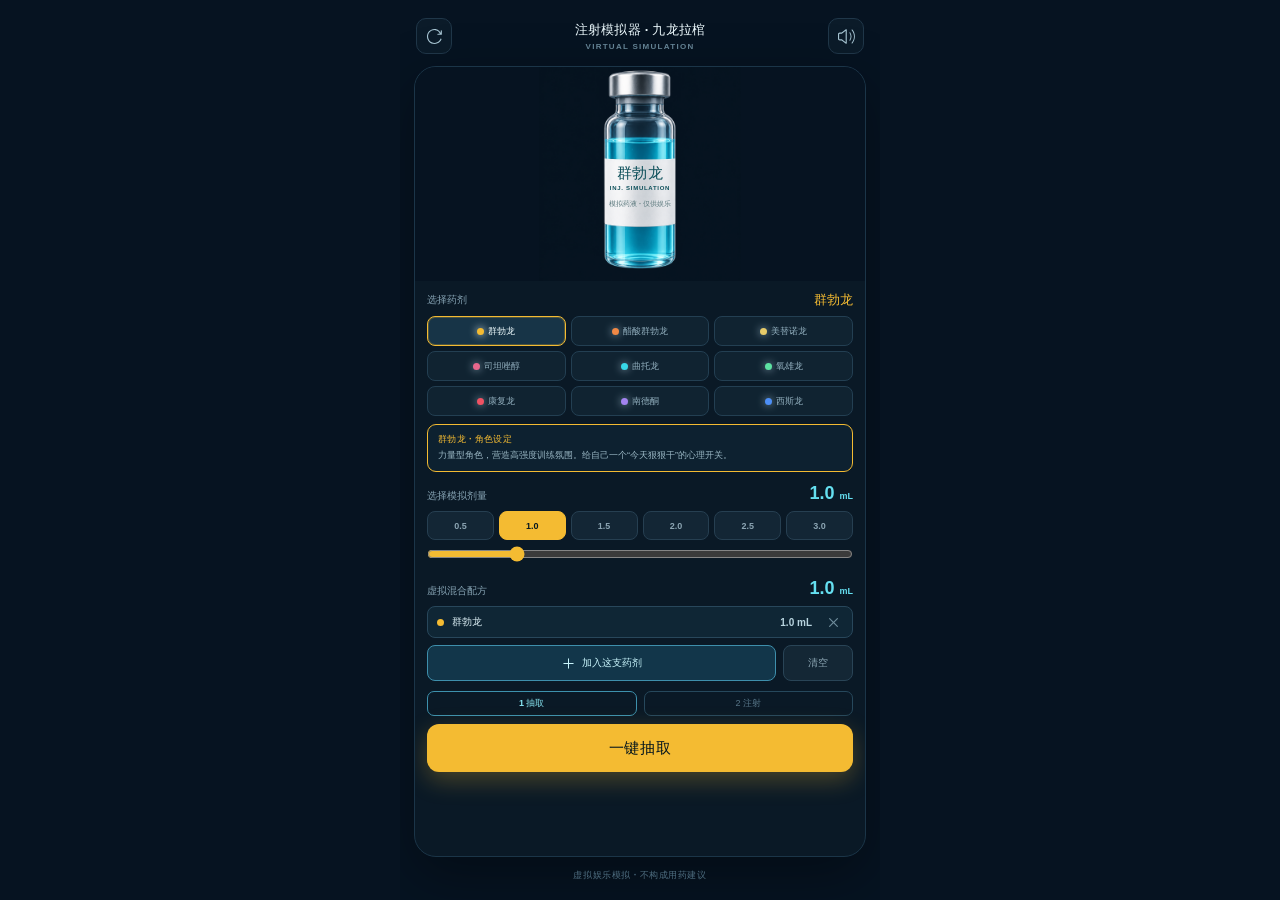
==== commit 4d604cea: "Add selectable drug descriptions" ====
--- a/index.html
+++ b/index.html
@@ -8,8 +8,8 @@
     <link rel="manifest" href="/manifest.webmanifest" />
     <link rel="apple-touch-icon" href="/assets/jiulong/app-icon-192.png" />
     <title>九龙拉棺 · 注射模拟器</title>
-    <script type="module" crossorigin src="/assets/index-CGdOI6EO.js"></script>
-    <link rel="stylesheet" crossorigin href="/assets/index-B44_mCvx.css">
+    <script type="module" crossorigin src="/assets/index-DURLgOjr.js"></script>
+    <link rel="stylesheet" crossorigin href="/assets/index-DOte2tnd.css">
   </head>
   <body>
     <div id="root"></div>
--- a/assets/index-DOte2tnd.css
+++ b/assets/index-DOte2tnd.css
@@ -0,0 +1 @@
+@font-face{font-family:Roboto;font-style:normal;font-display:swap;font-weight:500;src:url(/assets/roboto-latin-500-normal-7RbcRiD8.woff2)format("woff2"),url(/assets/roboto-latin-500-normal-DQZyH_nt.woff)format("woff")}.jiulong-screen{color:#eaf8fb;overscroll-behavior:none;background:#061321;min-height:100%}.phone-stage{background:#061321;overflow:hidden;padding:0!important;display:block!important}.phone-scale-box{margin:0 auto;width:min(100%,480px)!important;height:100dvh!important}.phone-device{width:100%!important;height:100dvh!important;position:relative!important;transform:none!important}.device-screen{width:100%!important;height:100dvh!important;box-shadow:none!important;cursor:auto!important;-webkit-user-select:auto!important;user-select:auto!important;border-radius:0!important;position:relative!important;inset:0!important}.device-screen *,.device-screen button,.device-screen input{cursor:auto!important}.device-menu-bar,.phone-bezel,.status-bar,.home-indicator-svg,.android-navigation-bar,.device-camera,.mobile-cursor,.keyboard-dock{display:none!important}.mobile-scroll{touch-action:pan-y!important}.mobile-page{--mobile-safe-area-height:env(safe-area-inset-bottom,0px)!important}.jiulong-app{--accent:#38d9e8;min-height:100dvh;padding:calc(env(safe-area-inset-top,0px) + 18px) 14px calc(var(--mobile-safe-area-height) + 18px);background:#061321;flex-direction:column;font-family:Inter,PingFang SC,Microsoft YaHei,sans-serif;display:flex}button{-webkit-tap-highlight-color:transparent}.app-header{grid-template-columns:36px 1fr 36px;align-items:center;gap:8px;padding:0 2px 12px;display:grid}.title-lockup{flex-direction:column;align-items:center;min-width:0;display:flex}.title-lockup strong{color:#edfafe;letter-spacing:.02em;text-overflow:ellipsis;white-space:nowrap;max-width:100%;font-size:13px;font-weight:760;overflow:hidden}.title-lockup span{color:#678698;letter-spacing:.16em;margin-top:3px;font-size:8px;font-weight:700}.icon-button{color:#a8c6d4;background:#0b1b29;border:1px solid #203749;border-radius:10px;place-items:center;width:36px;height:36px;display:grid}.icon-button:disabled{opacity:.35}.icon-button svg{width:17px;height:17px}.simulator-panel{background:#0a1926;border:1px solid #1b3548;border-radius:22px;flex-direction:column;flex:1;display:flex;overflow:hidden;box-shadow:0 18px 55px #00000057}.vial-stage{background:#061321;height:214px;position:relative;overflow:hidden}.vial-image{object-fit:contain;object-position:center;width:100%;height:100%;display:block;transform:scale(1.42)}.vial-copy{color:#0b4e59;text-align:center;pointer-events:none;flex-direction:column;justify-content:center;align-items:center;width:88px;min-height:58px;display:flex;position:absolute;top:90px;left:50%;transform:translate(-50%)}.vial-copy strong{letter-spacing:.04em;font-size:15px;font-weight:900}.vial-copy span{letter-spacing:.12em;margin-top:2px;font-size:6px;font-weight:800}.vial-copy small{color:#5c7a7e;margin-top:8px;font-size:7px;font-weight:600}.section-heading{color:#86a3b3;justify-content:space-between;align-items:center;padding:10px 12px 7px;font-size:10px;display:flex}.section-heading strong{font-size:13px;transition:color .22s}.drug-grid{grid-template-columns:repeat(3,minmax(0,1fr));gap:5px;padding:0 12px;display:grid}.drug-chip{color:#91aebd;white-space:nowrap;background:#102331;border:1px solid #233f52;border-radius:8px;justify-content:center;align-items:center;gap:4px;min-width:0;height:30px;font-size:9px;font-weight:650;transition:border-color .15s,background-color .15s,color .15s;display:flex}.drug-chip i{border-radius:50%;flex:none;width:7px;height:7px;display:block;box-shadow:0 0 8px}.drug-chip[data-selected=true]{border-color:var(--accent);color:#effcff;box-shadow:inset 0 0 0 1px color-mix(in srgb, var(--accent) 25%, transparent);background:#173447}.drug-summary{background:#0d2130;border:1px solid;border-radius:9px;min-height:48px;margin:8px 12px 0;padding:8px 10px;transition:border-color .18s}.drug-summary span{letter-spacing:.04em;margin-bottom:3px;font-size:9px;font-weight:800;display:block}.drug-summary p{color:#9bb8c5;margin:0;font-size:9px;line-height:1.5}.dose-section,.recipe-section{padding:11px 12px 0}.control-heading{color:#86a3b3;justify-content:space-between;align-items:baseline;margin-bottom:7px;font-size:10px;display:flex}.control-heading strong{color:#65dff0;font-size:18px;font-weight:850}.control-heading small{font-size:9px}.dose-options{grid-template-columns:repeat(6,minmax(0,1fr));gap:5px;display:grid}.dose-chip{color:#8ba4b2;background:#132635;border:1px solid #263f51;border-radius:8px;height:29px;font-size:9px;font-weight:700}.dose-chip[data-selected=true]{border-color:var(--accent);background:var(--accent);color:#071820}.dose-range{width:100%;height:18px;accent-color:var(--accent);margin:5px 0 0}.recipe-list{gap:5px;display:grid}.empty-recipe{color:#5f7d8d;text-align:center;border:1px dashed #294256;border-radius:8px;margin:0;padding:8px 10px;font-size:9px}.recipe-item{color:#dceff5;background:#0f2635;border:1px solid #28475b;border-radius:8px;grid-template-columns:8px 1fr auto 28px;align-items:center;gap:7px;min-height:32px;padding:0 5px 0 9px;font-size:10px;display:grid}.recipe-item>i{border-radius:50%;width:7px;height:7px}.recipe-item>strong{color:#b8d4df;font-size:10px}.recipe-item>button{color:#6f8c9b;background:0 0;border:0;place-items:center;width:28px;height:26px;display:grid}.recipe-actions{grid-template-columns:1fr 70px;gap:7px;margin-top:7px;display:grid}.add-button,.clear-button{border-radius:8px;justify-content:center;align-items:center;gap:6px;height:36px;font-size:10px;font-weight:750;display:flex}.add-button{color:#c8f4fb;background:#12364a;border:1px solid #3e8fac}.clear-button{color:#8ba5b2;background:#142735;border:1px solid #294456}.clear-button:disabled{opacity:.38}.step-tabs{color:#587789;text-align:center;grid-template-columns:1fr 1fr;gap:7px;margin:10px 12px 0;font-size:9px;display:grid}.step-tabs strong,.step-tabs span{border:1px solid #26485c;border-radius:7px;padding:5px}.step-tabs strong{color:#87e5f1;border-color:#3d91ad}.primary-button.draw-button{width:calc(100% - 24px);margin:8px 12px 12px}.primary-button{background:var(--accent);width:calc(100% - 28px);min-height:48px;box-shadow:0 8px 24px color-mix(in srgb, var(--accent) 28%, transparent);color:#04151d;letter-spacing:.04em;border:0;border-radius:12px;margin:14px;font-size:15px;font-weight:850;transition:transform .12s,opacity .12s}.primary-button:active{transform:scale(.985)}.primary-button:disabled{opacity:.42}.process-screen,.complete-screen{flex-direction:column;flex:1;align-items:center;min-height:630px;padding:28px 14px 14px;display:flex}.eyebrow{color:var(--accent);letter-spacing:.16em;text-transform:uppercase;margin:0;font-size:11px;font-weight:800}.syringe-stage{background:#061321;width:190px;height:370px;margin:14px auto 4px;position:relative;overflow:hidden}.syringe-stage.compact{width:170px;height:360px;margin-top:8px}.syringe-image{object-fit:cover;object-position:center;width:100%;height:100%;display:block;position:absolute;inset:0}.syringe-liquid-reveal{filter:saturate(1.08) drop-shadow(0 0 7px color-mix(in srgb, var(--accent) 24%, transparent));transition:clip-path 50ms linear}.syringe-full-state{transition:opacity .16s ease-out}.progress-track{background:#1d3342;border-radius:999px;width:calc(100% - 28px);height:7px;overflow:hidden}.progress-track span{border-radius:inherit;background:var(--accent);height:100%;transition:width 50ms linear;display:block}.process-copy{justify-content:space-between;align-items:baseline;width:calc(100% - 28px);padding-top:9px;display:flex}.process-copy strong{color:var(--accent);font-size:27px;font-weight:840}.process-copy span{color:#7895a5;font-size:11px}.process-screen .primary-button{margin-top:auto}.injecting-screen{padding-top:24px}.injecting-screen .syringe-stage{height:348px;margin-top:4px}.hold-button{color:#dff8fb;touch-action:none;-webkit-user-select:none;user-select:none;background:#0d2635;border:1px solid #275068;border-radius:18px;flex-direction:column;justify-content:center;align-items:center;gap:8px;width:calc(100% - 28px);min-height:116px;margin-top:auto;display:flex}.hold-button[data-holding=true]{border-color:var(--accent);box-shadow:0 0 30px color-mix(in srgb, var(--accent) 20%, transparent);background:#12364a}.hold-ring{--progress:0deg;background:conic-gradient(from -90deg, var(--accent) 0deg var(--progress), #29465a var(--progress) 360deg);border-radius:50%;place-items:center;width:58px;height:58px;display:grid;position:relative}.hold-ring:after{border-radius:inherit;content:"";background:#0d2635;position:absolute;inset:5px}.hold-button[data-holding=true] .hold-ring:after{background:#12364a}.hold-ring strong{z-index:1;font-size:14px;font-weight:850;position:relative}.hold-button>span:last-child{color:#9bb9c7;font-size:11px;font-weight:700}.complete-screen{text-align:center;justify-content:center;padding:48px 28px 28px;animation:.7s ease-out complete-flash}.complete-mark{border:2px solid var(--accent);width:104px;height:104px;box-shadow:0 0 42px color-mix(in srgb, var(--accent) 34%, transparent);background:#0c2634;border-radius:50%;place-items:center;margin-bottom:24px;display:grid}.complete-mark svg{width:54px;height:54px;color:var(--accent)}.complete-screen h1{color:#f1fcff;letter-spacing:-.03em;max-width:280px;margin:12px 0 9px;font-size:29px;font-weight:900;line-height:1.22}.complete-screen>p:last-of-type{color:#7694a3;margin:0;font-size:11px}.complete-screen .primary-button{margin-top:52px}.disclaimer{color:#4f6e80;letter-spacing:.06em;text-align:center;padding:12px 0 0;font-size:9px;font-weight:600}@keyframes complete-flash{0%{background:color-mix(in srgb, var(--accent) 36%, #061321)}to{background:0 0}}@media (height<=820px){.jiulong-app{padding-top:calc(env(safe-area-inset-top,0px) + 14px)}.vial-stage{height:196px}.vial-copy{top:80px}.process-screen,.complete-screen{min-height:560px}.syringe-stage,.syringe-stage.compact{height:320px}}@media (prefers-reduced-motion:reduce){.primary-button{transition-duration:80ms}.syringe-liquid-reveal,.progress-track span{transition-duration:50ms}.syringe-full-state{transition-duration:.12s}.complete-screen{animation-duration:.35s}}:root{color:#151515;font-synthesis:none;text-rendering:optimizelegibility;-webkit-font-smoothing:antialiased;background:#fff;font-family:Inter,ui-sans-serif,system-ui,-apple-system,BlinkMacSystemFont,Segoe UI,sans-serif}*{box-sizing:border-box}html,body,#root{width:100%;height:100%;margin:0}.mobile-carousel{overscroll-behavior:contain;scrollbar-width:none;-webkit-user-select:none;user-select:none;width:100%;min-width:0;max-width:100%;display:block;position:relative;overflow:auto}.mobile-carousel::-webkit-scrollbar{display:none}.mobile-carousel{touch-action:pan-y;overflow:auto hidden}.mobile-carousel[data-dragging=true]{cursor:none}.mobile-carousel-content{width:max-content;min-width:100%;transform:translateX(var(--mobile-carousel-overdrag));will-change:transform;display:flex}.mobile-carousel-scrollbar{z-index:4;opacity:0;pointer-events:none;transition:opacity .15s;position:absolute;inset:0}.mobile-carousel-scrollbar[data-visible=true]{opacity:1}.mobile-carousel-scrollbar-thumb{background:#00000059;border-radius:999px;height:3px;position:absolute;bottom:4px;right:4px}body{min-width:320px;overflow:hidden}button,input,textarea{font:inherit}button{cursor:pointer}.phone-stage{place-items:center;width:100%;height:100%;padding:24px;display:grid;position:relative}.device-menu-bar{z-index:100;border-radius:12px;padding:3px;position:absolute;top:18px;right:18px}.device-picker-trigger{color:#151515;background:0 0;border:0;border-radius:9px;align-items:center;gap:10px;height:34px;padding:0 10px 0 12px;font:600 14px/1 ui-sans-serif,system-ui,sans-serif;display:flex}.device-picker-trigger:hover,.device-picker-trigger[data-state=open]{background:#0000000e}.device-picker-trigger:focus-visible{outline-offset:2px;outline:2px solid #000000b8}.device-picker-menu{z-index:200;min-width:168px;transform-origin:var(--radix-dropdown-menu-content-transform-origin);background:#fffffffa;border-radius:12px;padding:3px;animation:.12s ease-out device-menu-in;box-shadow:0 0 1px #0000000f,0 0 0 1px #00000014,0 4px 4px #0000000d}.device-picker-item{color:#181818;-webkit-user-select:none;user-select:none;border-radius:8px;outline:none;justify-content:space-between;align-items:center;height:34px;padding:0 9px 0 10px;font:500 14px/1 ui-sans-serif,system-ui,sans-serif;display:flex}.device-picker-item[data-highlighted]{background:#f0f0f0}.device-picker-item[data-state=checked]{font-weight:600}.device-picker-check{color:#181818;place-items:center;display:grid}@keyframes device-menu-in{0%{opacity:0;transform:scale(.98)translateY(-2px)}to{opacity:1;transform:scale(1)translateY(0)}}.phone-scale-box{position:relative}.phone-device{transform-origin:0 0;-webkit-user-select:none;user-select:none;position:absolute;top:0;left:0}.phone-bezel{object-fit:contain;z-index:2;-webkit-user-drag:none;pointer-events:none;width:100%;height:100%;display:block;position:absolute;inset:0}.device-screen{cursor:none;z-index:1;-webkit-user-select:none;user-select:none;background:#fff;border-radius:42px;position:absolute;overflow:hidden;box-shadow:inset 0 0 0 1px #00000014}.device-camera{z-index:75;pointer-events:none;background:#050505;border-radius:50%;display:block;position:absolute;box-shadow:inset 0 0 0 1px #ffffff14}.device-screen,.device-screen *{cursor:none!important}.device-screen img,.keyboard-asset{-webkit-user-drag:none;-webkit-user-select:none;user-select:none}.device-screen input,.device-screen textarea,.device-screen select,.device-screen option,.device-screen [contenteditable=true]{-webkit-user-select:auto;user-select:auto}.device-screen:active,.device-screen:active *,.device-screen input,.device-screen textarea,.device-screen button,.device-screen a,.device-screen [role=button]{cursor:none!important}.device-screen[data-cursor-debug=true],.device-screen[data-cursor-debug=true] *{cursor:default!important}.device-screen :focus,.device-screen :focus-visible{box-shadow:none!important;outline:0!important}.flow-stack,.flow-scenes,.flow-screen,.mobile-app-viewport{position:absolute;inset:0}.mobile-app-viewport[data-platform=android][data-keyboard-visible=false]{bottom:var(--device-safe-area-bottom,48px)}.flow-stack{--flow-header-height:0px;--flow-header-content-height:0px;--flow-header-safe-area:0px;--flow-footer-height:0px;--keyboard-height:0px;touch-action:pan-y;background:0 0;overflow:hidden}.flow-fixed-header{z-index:12;height:var(--flow-header-height);padding-top:var(--flow-header-safe-area);box-sizing:border-box;-webkit-backdrop-filter:none;backdrop-filter:none;background:0 0;border-bottom:0;position:absolute;top:0;left:0;right:0}.flow-fixed-footer{z-index:12;right:0;bottom:var(--keyboard-height);height:var(--flow-footer-height);background:0 0;transition:bottom .26s cubic-bezier(.2,.8,.2,1);position:absolute;left:0}.flow-scenes{top:var(--flow-header-height);bottom:0;overflow:hidden}.flow-screen{will-change:transform;background:0 0;overflow:hidden}.mobile-page{--mobile-safe-area-height:var(--device-safe-area-bottom,34px);--keyboard-height:0px;position:absolute;inset:0}.mobile-page[data-keyboard-visible=true],.mobile-app-viewport[data-platform=android] .mobile-page{--mobile-safe-area-height:0px}.mobile-scroll{top:0;right:0;bottom:var(--keyboard-height);-webkit-overflow-scrolling:touch;overscroll-behavior:contain;scrollbar-width:none;touch-action:none;-webkit-user-select:none;user-select:none;transition:bottom .26s cubic-bezier(.2,.8,.2,1);position:absolute;left:0;overflow:hidden auto}.mobile-scroll::-webkit-scrollbar{display:none}.mobile-scroll[data-dragging=true]{cursor:none}.mobile-cursor{z-index:80;opacity:0;pointer-events:none;will-change:transform;background:radial-gradient(circle at 50% 44%,#ffffffb3 0 34%,#ffffff8a 58%,#eeeeee7a 100%);border:.5px solid #0000001f;border-radius:999px;width:48px;height:48px;transition:opacity 90ms,background 80ms,box-shadow 80ms;position:absolute;top:0;left:0;box-shadow:inset 0 1px 2px #fff9,inset 0 -5px 10px #0000000d,inset 0 0 0 1px #00000006}.mobile-cursor:before{content:"";pointer-events:none;background:linear-gradient(#ffffff61,#fff0);border-radius:999px;width:32px;height:17px;position:absolute;top:3px;left:50%;transform:translate(-50%)}.mobile-cursor:after{border-radius:inherit;content:"";pointer-events:none;position:absolute;inset:0;box-shadow:inset 1px 0 3px #ffffff47,inset -1px 0 3px #00000005}.mobile-cursor-hotspot{pointer-events:none;background:#ffffffd1;border:1px solid #007afff2;border-radius:999px;width:9px;height:9px;position:absolute;top:50%;left:50%;transform:translate(-50%,-50%);box-shadow:0 0 0 1px #ffffffbf,0 0 0 3px #007aff29}.mobile-cursor-hotspot:before,.mobile-cursor-hotspot:after{content:"";background:#007afff2;position:absolute;top:50%;left:50%;transform:translate(-50%,-50%)}.mobile-cursor-hotspot:before{width:17px;height:1px}.mobile-cursor-hotspot:after{width:1px;height:17px}.mobile-cursor[data-visible=true]{opacity:1}.mobile-cursor[data-active=true]{background:radial-gradient(circle at 50% 55%,#e8e8e894 0 30%,#f8f8f880 62%,#ffffffad 100%);box-shadow:inset 0 3px 7px #00000014,inset 0 -4px 8px #ffffff57,inset 0 0 0 1px #00000008}.mobile-cursor[data-active=true]:before{background:linear-gradient(#0000000e,#0000)}.mobile-cursor[data-active=true]:after{box-shadow:inset 0 5px 9px #0000000b,inset 0 -3px 7px #ffffff47}.mobile-scroll-content{will-change:transform;grid-template-columns:minmax(0,1fr);gap:0;min-width:0;padding:0;display:grid}.app-screen{background:#fff}.mobile-scrollbar{z-index:9;top:4px;right:5px;bottom:calc(var(--mobile-safe-area-height) + var(--keyboard-height) + 4px);opacity:0;pointer-events:none;width:4px;transition:bottom .26s cubic-bezier(.2,.8,.2,1),opacity .18s;position:absolute}.mobile-page[data-keyboard-dragging=true] .mobile-scroll,.mobile-page[data-keyboard-dragging=true] .mobile-scrollbar,.flow-stack[data-keyboard-dragging=true] .flow-fixed-footer{transition:none}.mobile-scrollbar[data-visible=true]{opacity:1}.mobile-scrollbar-thumb{background:#00000047;border-radius:999px;width:4px;min-height:36px;transition:background .12s;box-shadow:0 0 0 1px #ffffff2e}.status-bar{z-index:72;color:#050505;pointer-events:none;background:0 0;grid-template-columns:1fr auto;align-items:center;height:54px;padding:10px 34px 0 36px;font-family:-apple-system,BlinkMacSystemFont,SF Pro Text,Helvetica Neue,Arial,sans-serif;display:grid;position:absolute;top:0;left:0;right:0}.device-screen[data-device=pixel-10] .status-bar{align-items:start;height:auto;padding:32px 32px 0;font-family:Roboto,Arial,sans-serif}.status-time{text-align:center;letter-spacing:0;justify-self:start;min-width:58px;font-size:15px;font-weight:600;line-height:1}.status-indicators{justify-self:end;align-items:center;display:flex}.status-indicator-svg{display:block}.status-indicator-svg[data-platform=ios]{width:79px;height:13px}.status-indicator-svg[data-platform=android]{width:50px;height:14px}.device-screen[data-device=pixel-10] .status-time{font-weight:500;transform:translateY(2px)}.home-indicator-svg{z-index:70;width:100%;height:var(--device-safe-area-bottom,34px);pointer-events:none;display:block;position:absolute;bottom:0;left:0;right:0}.android-navigation-bar{z-index:70;width:428px;height:var(--device-safe-area-bottom,48px);pointer-events:none;-webkit-user-drag:none;display:block;position:absolute;bottom:-1px;left:-1px}h1,h2,p{margin:0}h1{letter-spacing:0;font-size:26px;line-height:1.08}h2{font-size:15px}p{color:#555;font-size:14px;line-height:1.45}.field-label{color:#555;font-size:13px;font-weight:800}.mobile-field{gap:8px;display:grid}.mobile-field input{color:#151515;background:#fff;border:1px solid #0000001a;border-radius:8px;outline:0;width:100%;min-height:44px;padding:0 12px}.mobile-field input:focus{box-shadow:none;border-color:#00000029}.device-screen .mobile-field input:focus,.device-screen .mobile-field input:focus-visible{border-color:#0000001f;box-shadow:none!important;outline:0!important}.sheet-overlay{z-index:20;background:#00000057;position:absolute;inset:0}.bottom-sheet{z-index:21;touch-action:none;background:#fff;border-radius:22px 22px 0 0;flex-direction:column;min-height:260px;display:flex;position:absolute;left:0;right:0;overflow:hidden;box-shadow:0 -16px 48px #0003}.sheet-handle-zone{touch-action:none;place-items:center;height:30px;display:grid}.sheet-handle{background:#c9c9c4;border-radius:999px;width:42px;height:5px}.sheet-header{gap:4px;padding:0 18px 14px;display:grid}.sheet-title{margin:0;font-size:18px;font-weight:900}.sheet-description{color:#737373;margin:0;font-size:13px;line-height:1.35}.sheet-content{padding:0 18px 24px;overflow:auto}.keyboard-dock{z-index:30;height:339px;box-shadow:none;pointer-events:none;will-change:transform;background:#d8d9de;border-radius:32px 32px 0 0;padding:0;position:absolute;bottom:-1px;left:0;right:0;overflow:hidden}.keyboard-dock[data-platform=android]{background:#f3f2f6;border-radius:0;box-shadow:0 -1px 2px #00000014}.keyboard-dock[data-visible=true]{pointer-events:auto}.keyboard-asset{z-index:1;border-radius:inherit;object-fit:cover;object-position:center bottom;-webkit-user-drag:none;pointer-events:none;width:100%;height:100%;display:block;position:relative}.keyboard-dock[data-platform=android] .keyboard-asset{object-fit:fill;border-radius:0}
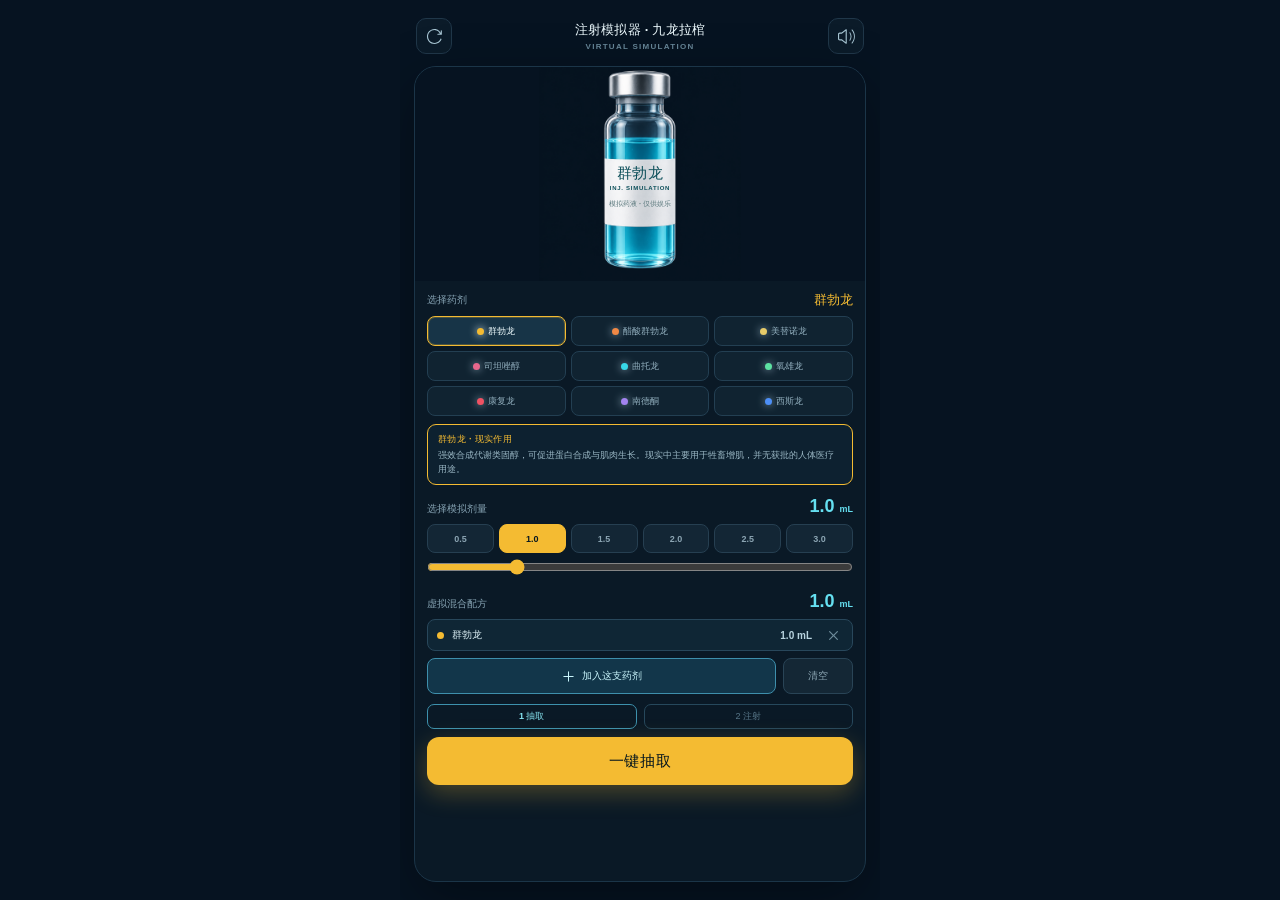
==== commit 7107f570: "Publish factual drug summaries" ====
--- a/index.html
+++ b/index.html
@@ -8,8 +8,8 @@
     <link rel="manifest" href="/manifest.webmanifest" />
     <link rel="apple-touch-icon" href="/assets/jiulong/app-icon-192.png" />
     <title>九龙拉棺 · 注射模拟器</title>
-    <script type="module" crossorigin src="/assets/index-DURLgOjr.js"></script>
-    <link rel="stylesheet" crossorigin href="/assets/index-DOte2tnd.css">
+    <script type="module" crossorigin src="/assets/index-CPHmhIP9.js"></script>
+    <link rel="stylesheet" crossorigin href="/assets/index-DZRr4Fkh.css">
   </head>
   <body>
     <div id="root"></div>
--- a/assets/index-DZRr4Fkh.css
+++ b/assets/index-DZRr4Fkh.css
@@ -0,0 +1 @@
+@font-face{font-family:Roboto;font-style:normal;font-display:swap;font-weight:500;src:url(/assets/roboto-latin-500-normal-7RbcRiD8.woff2)format("woff2"),url(/assets/roboto-latin-500-normal-DQZyH_nt.woff)format("woff")}.jiulong-screen{color:#eaf8fb;overscroll-behavior:none;background:#061321;min-height:100%}.phone-stage{background:#061321;overflow:hidden;padding:0!important;display:block!important}.phone-scale-box{margin:0 auto;width:min(100%,480px)!important;height:100dvh!important}.phone-device{width:100%!important;height:100dvh!important;position:relative!important;transform:none!important}.device-screen{width:100%!important;height:100dvh!important;box-shadow:none!important;cursor:auto!important;-webkit-user-select:auto!important;user-select:auto!important;border-radius:0!important;position:relative!important;inset:0!important}.device-screen *,.device-screen button,.device-screen input{cursor:auto!important}.device-menu-bar,.phone-bezel,.status-bar,.home-indicator-svg,.android-navigation-bar,.device-camera,.mobile-cursor,.keyboard-dock{display:none!important}.mobile-scroll{touch-action:pan-y!important}.mobile-page{--mobile-safe-area-height:env(safe-area-inset-bottom,0px)!important}.jiulong-app{--accent:#38d9e8;min-height:100dvh;padding:calc(env(safe-area-inset-top,0px) + 18px) 14px calc(var(--mobile-safe-area-height) + 18px);background:#061321;flex-direction:column;font-family:Inter,PingFang SC,Microsoft YaHei,sans-serif;display:flex}button{-webkit-tap-highlight-color:transparent}.app-header{grid-template-columns:36px 1fr 36px;align-items:center;gap:8px;padding:0 2px 12px;display:grid}.title-lockup{flex-direction:column;align-items:center;min-width:0;display:flex}.title-lockup strong{color:#edfafe;letter-spacing:.02em;text-overflow:ellipsis;white-space:nowrap;max-width:100%;font-size:13px;font-weight:760;overflow:hidden}.title-lockup span{color:#678698;letter-spacing:.16em;margin-top:3px;font-size:8px;font-weight:700}.icon-button{color:#a8c6d4;background:#0b1b29;border:1px solid #203749;border-radius:10px;place-items:center;width:36px;height:36px;display:grid}.icon-button:disabled{opacity:.35}.icon-button svg{width:17px;height:17px}.simulator-panel{background:#0a1926;border:1px solid #1b3548;border-radius:22px;flex-direction:column;flex:1;display:flex;overflow:hidden;box-shadow:0 18px 55px #00000057}.vial-stage{background:#061321;height:214px;position:relative;overflow:hidden}.vial-image{object-fit:contain;object-position:center;width:100%;height:100%;display:block;transform:scale(1.42)}.vial-copy{color:#0b4e59;text-align:center;pointer-events:none;flex-direction:column;justify-content:center;align-items:center;width:88px;min-height:58px;display:flex;position:absolute;top:90px;left:50%;transform:translate(-50%)}.vial-copy strong{letter-spacing:.04em;font-size:15px;font-weight:900}.vial-copy span{letter-spacing:.12em;margin-top:2px;font-size:6px;font-weight:800}.vial-copy small{color:#5c7a7e;margin-top:8px;font-size:7px;font-weight:600}.section-heading{color:#86a3b3;justify-content:space-between;align-items:center;padding:10px 12px 7px;font-size:10px;display:flex}.section-heading strong{font-size:13px;transition:color .22s}.drug-grid{grid-template-columns:repeat(3,minmax(0,1fr));gap:5px;padding:0 12px;display:grid}.drug-chip{color:#91aebd;white-space:nowrap;background:#102331;border:1px solid #233f52;border-radius:8px;justify-content:center;align-items:center;gap:4px;min-width:0;height:30px;font-size:9px;font-weight:650;transition:border-color .15s,background-color .15s,color .15s;display:flex}.drug-chip i{border-radius:50%;flex:none;width:7px;height:7px;display:block;box-shadow:0 0 8px}.drug-chip[data-selected=true]{border-color:var(--accent);color:#effcff;box-shadow:inset 0 0 0 1px color-mix(in srgb, var(--accent) 25%, transparent);background:#173447}.drug-summary{background:#0d2130;border:1px solid;border-radius:9px;min-height:48px;margin:8px 12px 0;padding:8px 10px;transition:border-color .18s}.drug-summary span{letter-spacing:.04em;margin-bottom:3px;font-size:9px;font-weight:800;display:block}.drug-summary p{color:#9bb8c5;margin:0;font-size:9px;line-height:1.5}.dose-section,.recipe-section{padding:11px 12px 0}.control-heading{color:#86a3b3;justify-content:space-between;align-items:baseline;margin-bottom:7px;font-size:10px;display:flex}.control-heading strong{color:#65dff0;font-size:18px;font-weight:850}.control-heading small{font-size:9px}.dose-options{grid-template-columns:repeat(6,minmax(0,1fr));gap:5px;display:grid}.dose-chip{color:#8ba4b2;background:#132635;border:1px solid #263f51;border-radius:8px;height:29px;font-size:9px;font-weight:700}.dose-chip[data-selected=true]{border-color:var(--accent);background:var(--accent);color:#071820}.dose-range{width:100%;height:18px;accent-color:var(--accent);margin:5px 0 0}.recipe-list{gap:5px;display:grid}.empty-recipe{color:#5f7d8d;text-align:center;border:1px dashed #294256;border-radius:8px;margin:0;padding:8px 10px;font-size:9px}.recipe-item{color:#dceff5;background:#0f2635;border:1px solid #28475b;border-radius:8px;grid-template-columns:8px 1fr auto 28px;align-items:center;gap:7px;min-height:32px;padding:0 5px 0 9px;font-size:10px;display:grid}.recipe-item>i{border-radius:50%;width:7px;height:7px}.recipe-item>strong{color:#b8d4df;font-size:10px}.recipe-item>button{color:#6f8c9b;background:0 0;border:0;place-items:center;width:28px;height:26px;display:grid}.recipe-actions{grid-template-columns:1fr 70px;gap:7px;margin-top:7px;display:grid}.add-button,.clear-button{border-radius:8px;justify-content:center;align-items:center;gap:6px;height:36px;font-size:10px;font-weight:750;display:flex}.add-button{color:#c8f4fb;background:#12364a;border:1px solid #3e8fac}.clear-button{color:#8ba5b2;background:#142735;border:1px solid #294456}.clear-button:disabled{opacity:.38}.step-tabs{color:#587789;text-align:center;grid-template-columns:1fr 1fr;gap:7px;margin:10px 12px 0;font-size:9px;display:grid}.step-tabs strong,.step-tabs span{border:1px solid #26485c;border-radius:7px;padding:5px}.step-tabs strong{color:#87e5f1;border-color:#3d91ad}.primary-button.draw-button{width:calc(100% - 24px);margin:8px 12px 12px}.primary-button{background:var(--accent);width:calc(100% - 28px);min-height:48px;box-shadow:0 8px 24px color-mix(in srgb, var(--accent) 28%, transparent);color:#04151d;letter-spacing:.04em;border:0;border-radius:12px;margin:14px;font-size:15px;font-weight:850;transition:transform .12s,opacity .12s}.primary-button:active{transform:scale(.985)}.primary-button:disabled{opacity:.42}.process-screen,.complete-screen{flex-direction:column;flex:1;align-items:center;min-height:630px;padding:28px 14px 14px;display:flex}.eyebrow{color:var(--accent);letter-spacing:.16em;text-transform:uppercase;margin:0;font-size:11px;font-weight:800}.syringe-stage{background:#061321;width:190px;height:370px;margin:14px auto 4px;position:relative;overflow:hidden}.syringe-stage.compact{width:170px;height:360px;margin-top:8px}.syringe-image{object-fit:cover;object-position:center;width:100%;height:100%;display:block;position:absolute;inset:0}.syringe-liquid-reveal{filter:saturate(1.08) drop-shadow(0 0 7px color-mix(in srgb, var(--accent) 24%, transparent));transition:clip-path 50ms linear}.syringe-full-state{transition:opacity .16s ease-out}.progress-track{background:#1d3342;border-radius:999px;width:calc(100% - 28px);height:7px;overflow:hidden}.progress-track span{border-radius:inherit;background:var(--accent);height:100%;transition:width 50ms linear;display:block}.process-copy{justify-content:space-between;align-items:baseline;width:calc(100% - 28px);padding-top:9px;display:flex}.process-copy strong{color:var(--accent);font-size:27px;font-weight:840}.process-copy span{color:#7895a5;font-size:11px}.process-screen .primary-button{margin-top:auto}.injecting-screen{padding-top:24px}.injecting-screen .syringe-stage{height:348px;margin-top:4px}.hold-button{color:#dff8fb;touch-action:none;-webkit-user-select:none;user-select:none;background:#0d2635;border:1px solid #275068;border-radius:18px;flex-direction:column;justify-content:center;align-items:center;gap:8px;width:calc(100% - 28px);min-height:116px;margin-top:auto;display:flex}.hold-button[data-holding=true]{border-color:var(--accent);box-shadow:0 0 30px color-mix(in srgb, var(--accent) 20%, transparent);background:#12364a}.hold-ring{--progress:0deg;background:conic-gradient(from -90deg, var(--accent) 0deg var(--progress), #29465a var(--progress) 360deg);border-radius:50%;place-items:center;width:58px;height:58px;display:grid;position:relative}.hold-ring:after{border-radius:inherit;content:"";background:#0d2635;position:absolute;inset:5px}.hold-button[data-holding=true] .hold-ring:after{background:#12364a}.hold-ring strong{z-index:1;font-size:14px;font-weight:850;position:relative}.hold-button>span:last-child{color:#9bb9c7;font-size:11px;font-weight:700}.complete-screen{text-align:center;justify-content:center;padding:48px 28px 28px;animation:.7s ease-out complete-flash}.complete-mark{border:2px solid var(--accent);width:104px;height:104px;box-shadow:0 0 42px color-mix(in srgb, var(--accent) 34%, transparent);background:#0c2634;border-radius:50%;place-items:center;margin-bottom:24px;display:grid}.complete-mark svg{width:54px;height:54px;color:var(--accent)}.complete-screen h1{color:#f1fcff;letter-spacing:-.03em;max-width:280px;margin:12px 0 9px;font-size:29px;font-weight:900;line-height:1.22}.complete-screen>p:last-of-type{color:#7694a3;margin:0;font-size:11px}.complete-screen .primary-button{margin-top:52px}@keyframes complete-flash{0%{background:color-mix(in srgb, var(--accent) 36%, #061321)}to{background:0 0}}@media (height<=820px){.jiulong-app{padding-top:calc(env(safe-area-inset-top,0px) + 14px)}.vial-stage{height:196px}.vial-copy{top:80px}.process-screen,.complete-screen{min-height:560px}.syringe-stage,.syringe-stage.compact{height:320px}}@media (prefers-reduced-motion:reduce){.primary-button{transition-duration:80ms}.syringe-liquid-reveal,.progress-track span{transition-duration:50ms}.syringe-full-state{transition-duration:.12s}.complete-screen{animation-duration:.35s}}:root{color:#151515;font-synthesis:none;text-rendering:optimizelegibility;-webkit-font-smoothing:antialiased;background:#fff;font-family:Inter,ui-sans-serif,system-ui,-apple-system,BlinkMacSystemFont,Segoe UI,sans-serif}*{box-sizing:border-box}html,body,#root{width:100%;height:100%;margin:0}.mobile-carousel{overscroll-behavior:contain;scrollbar-width:none;-webkit-user-select:none;user-select:none;width:100%;min-width:0;max-width:100%;display:block;position:relative;overflow:auto}.mobile-carousel::-webkit-scrollbar{display:none}.mobile-carousel{touch-action:pan-y;overflow:auto hidden}.mobile-carousel[data-dragging=true]{cursor:none}.mobile-carousel-content{width:max-content;min-width:100%;transform:translateX(var(--mobile-carousel-overdrag));will-change:transform;display:flex}.mobile-carousel-scrollbar{z-index:4;opacity:0;pointer-events:none;transition:opacity .15s;position:absolute;inset:0}.mobile-carousel-scrollbar[data-visible=true]{opacity:1}.mobile-carousel-scrollbar-thumb{background:#00000059;border-radius:999px;height:3px;position:absolute;bottom:4px;right:4px}body{min-width:320px;overflow:hidden}button,input,textarea{font:inherit}button{cursor:pointer}.phone-stage{place-items:center;width:100%;height:100%;padding:24px;display:grid;position:relative}.device-menu-bar{z-index:100;border-radius:12px;padding:3px;position:absolute;top:18px;right:18px}.device-picker-trigger{color:#151515;background:0 0;border:0;border-radius:9px;align-items:center;gap:10px;height:34px;padding:0 10px 0 12px;font:600 14px/1 ui-sans-serif,system-ui,sans-serif;display:flex}.device-picker-trigger:hover,.device-picker-trigger[data-state=open]{background:#0000000e}.device-picker-trigger:focus-visible{outline-offset:2px;outline:2px solid #000000b8}.device-picker-menu{z-index:200;min-width:168px;transform-origin:var(--radix-dropdown-menu-content-transform-origin);background:#fffffffa;border-radius:12px;padding:3px;animation:.12s ease-out device-menu-in;box-shadow:0 0 1px #0000000f,0 0 0 1px #00000014,0 4px 4px #0000000d}.device-picker-item{color:#181818;-webkit-user-select:none;user-select:none;border-radius:8px;outline:none;justify-content:space-between;align-items:center;height:34px;padding:0 9px 0 10px;font:500 14px/1 ui-sans-serif,system-ui,sans-serif;display:flex}.device-picker-item[data-highlighted]{background:#f0f0f0}.device-picker-item[data-state=checked]{font-weight:600}.device-picker-check{color:#181818;place-items:center;display:grid}@keyframes device-menu-in{0%{opacity:0;transform:scale(.98)translateY(-2px)}to{opacity:1;transform:scale(1)translateY(0)}}.phone-scale-box{position:relative}.phone-device{transform-origin:0 0;-webkit-user-select:none;user-select:none;position:absolute;top:0;left:0}.phone-bezel{object-fit:contain;z-index:2;-webkit-user-drag:none;pointer-events:none;width:100%;height:100%;display:block;position:absolute;inset:0}.device-screen{cursor:none;z-index:1;-webkit-user-select:none;user-select:none;background:#fff;border-radius:42px;position:absolute;overflow:hidden;box-shadow:inset 0 0 0 1px #00000014}.device-camera{z-index:75;pointer-events:none;background:#050505;border-radius:50%;display:block;position:absolute;box-shadow:inset 0 0 0 1px #ffffff14}.device-screen,.device-screen *{cursor:none!important}.device-screen img,.keyboard-asset{-webkit-user-drag:none;-webkit-user-select:none;user-select:none}.device-screen input,.device-screen textarea,.device-screen select,.device-screen option,.device-screen [contenteditable=true]{-webkit-user-select:auto;user-select:auto}.device-screen:active,.device-screen:active *,.device-screen input,.device-screen textarea,.device-screen button,.device-screen a,.device-screen [role=button]{cursor:none!important}.device-screen[data-cursor-debug=true],.device-screen[data-cursor-debug=true] *{cursor:default!important}.device-screen :focus,.device-screen :focus-visible{box-shadow:none!important;outline:0!important}.flow-stack,.flow-scenes,.flow-screen,.mobile-app-viewport{position:absolute;inset:0}.mobile-app-viewport[data-platform=android][data-keyboard-visible=false]{bottom:var(--device-safe-area-bottom,48px)}.flow-stack{--flow-header-height:0px;--flow-header-content-height:0px;--flow-header-safe-area:0px;--flow-footer-height:0px;--keyboard-height:0px;touch-action:pan-y;background:0 0;overflow:hidden}.flow-fixed-header{z-index:12;height:var(--flow-header-height);padding-top:var(--flow-header-safe-area);box-sizing:border-box;-webkit-backdrop-filter:none;backdrop-filter:none;background:0 0;border-bottom:0;position:absolute;top:0;left:0;right:0}.flow-fixed-footer{z-index:12;right:0;bottom:var(--keyboard-height);height:var(--flow-footer-height);background:0 0;transition:bottom .26s cubic-bezier(.2,.8,.2,1);position:absolute;left:0}.flow-scenes{top:var(--flow-header-height);bottom:0;overflow:hidden}.flow-screen{will-change:transform;background:0 0;overflow:hidden}.mobile-page{--mobile-safe-area-height:var(--device-safe-area-bottom,34px);--keyboard-height:0px;position:absolute;inset:0}.mobile-page[data-keyboard-visible=true],.mobile-app-viewport[data-platform=android] .mobile-page{--mobile-safe-area-height:0px}.mobile-scroll{top:0;right:0;bottom:var(--keyboard-height);-webkit-overflow-scrolling:touch;overscroll-behavior:contain;scrollbar-width:none;touch-action:none;-webkit-user-select:none;user-select:none;transition:bottom .26s cubic-bezier(.2,.8,.2,1);position:absolute;left:0;overflow:hidden auto}.mobile-scroll::-webkit-scrollbar{display:none}.mobile-scroll[data-dragging=true]{cursor:none}.mobile-cursor{z-index:80;opacity:0;pointer-events:none;will-change:transform;background:radial-gradient(circle at 50% 44%,#ffffffb3 0 34%,#ffffff8a 58%,#eeeeee7a 100%);border:.5px solid #0000001f;border-radius:999px;width:48px;height:48px;transition:opacity 90ms,background 80ms,box-shadow 80ms;position:absolute;top:0;left:0;box-shadow:inset 0 1px 2px #fff9,inset 0 -5px 10px #0000000d,inset 0 0 0 1px #00000006}.mobile-cursor:before{content:"";pointer-events:none;background:linear-gradient(#ffffff61,#fff0);border-radius:999px;width:32px;height:17px;position:absolute;top:3px;left:50%;transform:translate(-50%)}.mobile-cursor:after{border-radius:inherit;content:"";pointer-events:none;position:absolute;inset:0;box-shadow:inset 1px 0 3px #ffffff47,inset -1px 0 3px #00000005}.mobile-cursor-hotspot{pointer-events:none;background:#ffffffd1;border:1px solid #007afff2;border-radius:999px;width:9px;height:9px;position:absolute;top:50%;left:50%;transform:translate(-50%,-50%);box-shadow:0 0 0 1px #ffffffbf,0 0 0 3px #007aff29}.mobile-cursor-hotspot:before,.mobile-cursor-hotspot:after{content:"";background:#007afff2;position:absolute;top:50%;left:50%;transform:translate(-50%,-50%)}.mobile-cursor-hotspot:before{width:17px;height:1px}.mobile-cursor-hotspot:after{width:1px;height:17px}.mobile-cursor[data-visible=true]{opacity:1}.mobile-cursor[data-active=true]{background:radial-gradient(circle at 50% 55%,#e8e8e894 0 30%,#f8f8f880 62%,#ffffffad 100%);box-shadow:inset 0 3px 7px #00000014,inset 0 -4px 8px #ffffff57,inset 0 0 0 1px #00000008}.mobile-cursor[data-active=true]:before{background:linear-gradient(#0000000e,#0000)}.mobile-cursor[data-active=true]:after{box-shadow:inset 0 5px 9px #0000000b,inset 0 -3px 7px #ffffff47}.mobile-scroll-content{will-change:transform;grid-template-columns:minmax(0,1fr);gap:0;min-width:0;padding:0;display:grid}.app-screen{background:#fff}.mobile-scrollbar{z-index:9;top:4px;right:5px;bottom:calc(var(--mobile-safe-area-height) + var(--keyboard-height) + 4px);opacity:0;pointer-events:none;width:4px;transition:bottom .26s cubic-bezier(.2,.8,.2,1),opacity .18s;position:absolute}.mobile-page[data-keyboard-dragging=true] .mobile-scroll,.mobile-page[data-keyboard-dragging=true] .mobile-scrollbar,.flow-stack[data-keyboard-dragging=true] .flow-fixed-footer{transition:none}.mobile-scrollbar[data-visible=true]{opacity:1}.mobile-scrollbar-thumb{background:#00000047;border-radius:999px;width:4px;min-height:36px;transition:background .12s;box-shadow:0 0 0 1px #ffffff2e}.status-bar{z-index:72;color:#050505;pointer-events:none;background:0 0;grid-template-columns:1fr auto;align-items:center;height:54px;padding:10px 34px 0 36px;font-family:-apple-system,BlinkMacSystemFont,SF Pro Text,Helvetica Neue,Arial,sans-serif;display:grid;position:absolute;top:0;left:0;right:0}.device-screen[data-device=pixel-10] .status-bar{align-items:start;height:auto;padding:32px 32px 0;font-family:Roboto,Arial,sans-serif}.status-time{text-align:center;letter-spacing:0;justify-self:start;min-width:58px;font-size:15px;font-weight:600;line-height:1}.status-indicators{justify-self:end;align-items:center;display:flex}.status-indicator-svg{display:block}.status-indicator-svg[data-platform=ios]{width:79px;height:13px}.status-indicator-svg[data-platform=android]{width:50px;height:14px}.device-screen[data-device=pixel-10] .status-time{font-weight:500;transform:translateY(2px)}.home-indicator-svg{z-index:70;width:100%;height:var(--device-safe-area-bottom,34px);pointer-events:none;display:block;position:absolute;bottom:0;left:0;right:0}.android-navigation-bar{z-index:70;width:428px;height:var(--device-safe-area-bottom,48px);pointer-events:none;-webkit-user-drag:none;display:block;position:absolute;bottom:-1px;left:-1px}h1,h2,p{margin:0}h1{letter-spacing:0;font-size:26px;line-height:1.08}h2{font-size:15px}p{color:#555;font-size:14px;line-height:1.45}.field-label{color:#555;font-size:13px;font-weight:800}.mobile-field{gap:8px;display:grid}.mobile-field input{color:#151515;background:#fff;border:1px solid #0000001a;border-radius:8px;outline:0;width:100%;min-height:44px;padding:0 12px}.mobile-field input:focus{box-shadow:none;border-color:#00000029}.device-screen .mobile-field input:focus,.device-screen .mobile-field input:focus-visible{border-color:#0000001f;box-shadow:none!important;outline:0!important}.sheet-overlay{z-index:20;background:#00000057;position:absolute;inset:0}.bottom-sheet{z-index:21;touch-action:none;background:#fff;border-radius:22px 22px 0 0;flex-direction:column;min-height:260px;display:flex;position:absolute;left:0;right:0;overflow:hidden;box-shadow:0 -16px 48px #0003}.sheet-handle-zone{touch-action:none;place-items:center;height:30px;display:grid}.sheet-handle{background:#c9c9c4;border-radius:999px;width:42px;height:5px}.sheet-header{gap:4px;padding:0 18px 14px;display:grid}.sheet-title{margin:0;font-size:18px;font-weight:900}.sheet-description{color:#737373;margin:0;font-size:13px;line-height:1.35}.sheet-content{padding:0 18px 24px;overflow:auto}.keyboard-dock{z-index:30;height:339px;box-shadow:none;pointer-events:none;will-change:transform;background:#d8d9de;border-radius:32px 32px 0 0;padding:0;position:absolute;bottom:-1px;left:0;right:0;overflow:hidden}.keyboard-dock[data-platform=android]{background:#f3f2f6;border-radius:0;box-shadow:0 -1px 2px #00000014}.keyboard-dock[data-visible=true]{pointer-events:auto}.keyboard-asset{z-index:1;border-radius:inherit;object-fit:cover;object-position:center bottom;-webkit-user-drag:none;pointer-events:none;width:100%;height:100%;display:block;position:relative}.keyboard-dock[data-platform=android] .keyboard-asset{object-fit:fill;border-radius:0}
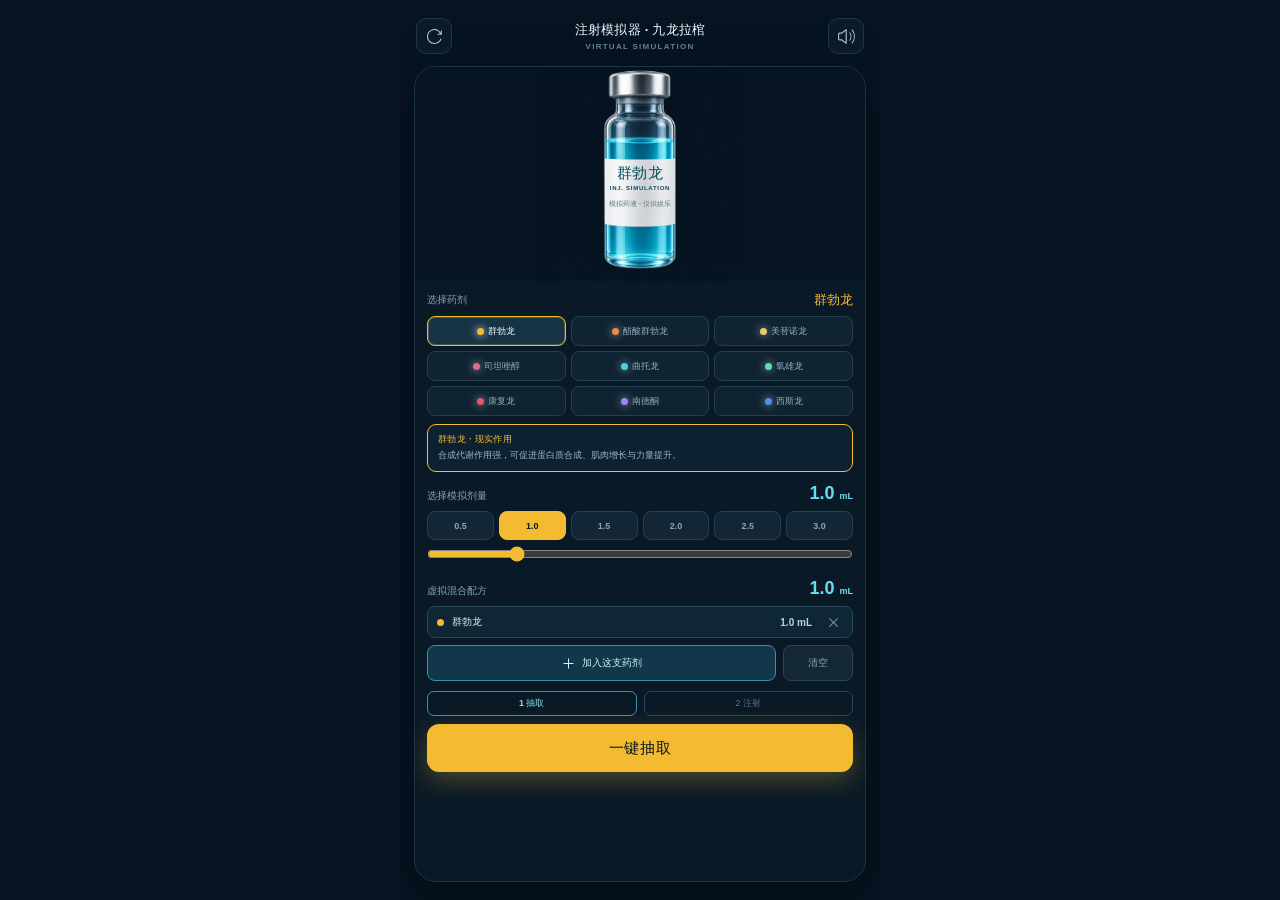
==== commit f02d89e8: "Fix cursor and positive effect copy" ====
--- a/index.html
+++ b/index.html
@@ -8,8 +8,8 @@
     <link rel="manifest" href="/manifest.webmanifest" />
     <link rel="apple-touch-icon" href="/assets/jiulong/app-icon-192.png" />
     <title>九龙拉棺 · 注射模拟器</title>
-    <script type="module" crossorigin src="/assets/index-CPHmhIP9.js"></script>
-    <link rel="stylesheet" crossorigin href="/assets/index-DZRr4Fkh.css">
+    <script type="module" crossorigin src="/assets/index-CKshWm_j.js"></script>
+    <link rel="stylesheet" crossorigin href="/assets/index-CenGchXX.css">
   </head>
   <body>
     <div id="root"></div>
--- a/assets/index-CenGchXX.css
+++ b/assets/index-CenGchXX.css
@@ -0,0 +1 @@
+@font-face{font-family:Roboto;font-style:normal;font-display:swap;font-weight:500;src:url(/assets/roboto-latin-500-normal-7RbcRiD8.woff2)format("woff2"),url(/assets/roboto-latin-500-normal-DQZyH_nt.woff)format("woff")}.jiulong-screen{color:#eaf8fb;overscroll-behavior:none;background:#061321;min-height:100%}.phone-stage{background:#061321;overflow:hidden;padding:0!important;display:block!important}.phone-scale-box{margin:0 auto;width:min(100%,480px)!important;height:100dvh!important}.phone-device{width:100%!important;height:100dvh!important;position:relative!important;transform:none!important}.device-screen{width:100%!important;height:100dvh!important;box-shadow:none!important;cursor:auto!important;-webkit-user-select:auto!important;user-select:auto!important;border-radius:0!important;position:relative!important;inset:0!important}.phone-stage,.phone-scale-box,.phone-device,.phone-stage .phone-device .device-screen,.phone-stage .phone-device .device-screen *,.phone-stage .phone-device .device-screen .mobile-scroll,.phone-stage .phone-device .device-screen .mobile-scroll[data-dragging=true]{cursor:auto!important}.phone-stage .phone-device .device-screen button,.phone-stage .phone-device .device-screen input,.phone-stage .phone-device .device-screen [role=button],.phone-stage .phone-device .device-screen .drug-chip{cursor:pointer!important}.device-menu-bar,.phone-bezel,.status-bar,.home-indicator-svg,.android-navigation-bar,.device-camera,.mobile-cursor,.keyboard-dock{display:none!important}.mobile-scroll{touch-action:pan-y!important}.mobile-page{--mobile-safe-area-height:env(safe-area-inset-bottom,0px)!important}.jiulong-app{--accent:#38d9e8;min-height:100dvh;padding:calc(env(safe-area-inset-top,0px) + 18px) 14px calc(var(--mobile-safe-area-height) + 18px);background:#061321;flex-direction:column;font-family:Inter,PingFang SC,Microsoft YaHei,sans-serif;display:flex}button{-webkit-tap-highlight-color:transparent}.app-header{grid-template-columns:36px 1fr 36px;align-items:center;gap:8px;padding:0 2px 12px;display:grid}.title-lockup{flex-direction:column;align-items:center;min-width:0;display:flex}.title-lockup strong{color:#edfafe;letter-spacing:.02em;text-overflow:ellipsis;white-space:nowrap;max-width:100%;font-size:13px;font-weight:760;overflow:hidden}.title-lockup span{color:#678698;letter-spacing:.16em;margin-top:3px;font-size:8px;font-weight:700}.icon-button{color:#a8c6d4;background:#0b1b29;border:1px solid #203749;border-radius:10px;place-items:center;width:36px;height:36px;display:grid}.icon-button:disabled{opacity:.35}.icon-button svg{width:17px;height:17px}.simulator-panel{background:#0a1926;border:1px solid #1b3548;border-radius:22px;flex-direction:column;flex:1;display:flex;overflow:hidden;box-shadow:0 18px 55px #00000057}.vial-stage{background:#061321;height:214px;position:relative;overflow:hidden}.vial-image{object-fit:contain;object-position:center;width:100%;height:100%;display:block;transform:scale(1.42)}.vial-copy{color:#0b4e59;text-align:center;pointer-events:none;flex-direction:column;justify-content:center;align-items:center;width:88px;min-height:58px;display:flex;position:absolute;top:90px;left:50%;transform:translate(-50%)}.vial-copy strong{letter-spacing:.04em;font-size:15px;font-weight:900}.vial-copy span{letter-spacing:.12em;margin-top:2px;font-size:6px;font-weight:800}.vial-copy small{color:#5c7a7e;margin-top:8px;font-size:7px;font-weight:600}.section-heading{color:#86a3b3;justify-content:space-between;align-items:center;padding:10px 12px 7px;font-size:10px;display:flex}.section-heading strong{font-size:13px;transition:color .22s}.drug-grid{grid-template-columns:repeat(3,minmax(0,1fr));gap:5px;padding:0 12px;display:grid}.drug-chip{color:#91aebd;white-space:nowrap;background:#102331;border:1px solid #233f52;border-radius:8px;justify-content:center;align-items:center;gap:4px;min-width:0;height:30px;font-size:9px;font-weight:650;transition:border-color .15s,background-color .15s,color .15s;display:flex}.drug-chip i{border-radius:50%;flex:none;width:7px;height:7px;display:block;box-shadow:0 0 8px}.drug-chip[data-selected=true]{border-color:var(--accent);color:#effcff;box-shadow:inset 0 0 0 1px color-mix(in srgb, var(--accent) 25%, transparent);background:#173447}.drug-summary{background:#0d2130;border:1px solid;border-radius:9px;min-height:48px;margin:8px 12px 0;padding:8px 10px;transition:border-color .18s}.drug-summary span{letter-spacing:.04em;margin-bottom:3px;font-size:9px;font-weight:800;display:block}.drug-summary p{color:#9bb8c5;margin:0;font-size:9px;line-height:1.5}.dose-section,.recipe-section{padding:11px 12px 0}.control-heading{color:#86a3b3;justify-content:space-between;align-items:baseline;margin-bottom:7px;font-size:10px;display:flex}.control-heading strong{color:#65dff0;font-size:18px;font-weight:850}.control-heading small{font-size:9px}.dose-options{grid-template-columns:repeat(6,minmax(0,1fr));gap:5px;display:grid}.dose-chip{color:#8ba4b2;background:#132635;border:1px solid #263f51;border-radius:8px;height:29px;font-size:9px;font-weight:700}.dose-chip[data-selected=true]{border-color:var(--accent);background:var(--accent);color:#071820}.dose-range{width:100%;height:18px;accent-color:var(--accent);margin:5px 0 0}.recipe-list{gap:5px;display:grid}.empty-recipe{color:#5f7d8d;text-align:center;border:1px dashed #294256;border-radius:8px;margin:0;padding:8px 10px;font-size:9px}.recipe-item{color:#dceff5;background:#0f2635;border:1px solid #28475b;border-radius:8px;grid-template-columns:8px 1fr auto 28px;align-items:center;gap:7px;min-height:32px;padding:0 5px 0 9px;font-size:10px;display:grid}.recipe-item>i{border-radius:50%;width:7px;height:7px}.recipe-item>strong{color:#b8d4df;font-size:10px}.recipe-item>button{color:#6f8c9b;background:0 0;border:0;place-items:center;width:28px;height:26px;display:grid}.recipe-actions{grid-template-columns:1fr 70px;gap:7px;margin-top:7px;display:grid}.add-button,.clear-button{border-radius:8px;justify-content:center;align-items:center;gap:6px;height:36px;font-size:10px;font-weight:750;display:flex}.add-button{color:#c8f4fb;background:#12364a;border:1px solid #3e8fac}.clear-button{color:#8ba5b2;background:#142735;border:1px solid #294456}.clear-button:disabled{opacity:.38}.step-tabs{color:#587789;text-align:center;grid-template-columns:1fr 1fr;gap:7px;margin:10px 12px 0;font-size:9px;display:grid}.step-tabs strong,.step-tabs span{border:1px solid #26485c;border-radius:7px;padding:5px}.step-tabs strong{color:#87e5f1;border-color:#3d91ad}.primary-button.draw-button{width:calc(100% - 24px);margin:8px 12px 12px}.primary-button{background:var(--accent);width:calc(100% - 28px);min-height:48px;box-shadow:0 8px 24px color-mix(in srgb, var(--accent) 28%, transparent);color:#04151d;letter-spacing:.04em;border:0;border-radius:12px;margin:14px;font-size:15px;font-weight:850;transition:transform .12s,opacity .12s}.primary-button:active{transform:scale(.985)}.primary-button:disabled{opacity:.42}.process-screen,.complete-screen{flex-direction:column;flex:1;align-items:center;min-height:630px;padding:28px 14px 14px;display:flex}.eyebrow{color:var(--accent);letter-spacing:.16em;text-transform:uppercase;margin:0;font-size:11px;font-weight:800}.syringe-stage{background:#061321;width:190px;height:370px;margin:14px auto 4px;position:relative;overflow:hidden}.syringe-stage.compact{width:170px;height:360px;margin-top:8px}.syringe-image{object-fit:cover;object-position:center;width:100%;height:100%;display:block;position:absolute;inset:0}.syringe-liquid-reveal{filter:saturate(1.08) drop-shadow(0 0 7px color-mix(in srgb, var(--accent) 24%, transparent));transition:clip-path 50ms linear}.syringe-full-state{transition:opacity .16s ease-out}.progress-track{background:#1d3342;border-radius:999px;width:calc(100% - 28px);height:7px;overflow:hidden}.progress-track span{border-radius:inherit;background:var(--accent);height:100%;transition:width 50ms linear;display:block}.process-copy{justify-content:space-between;align-items:baseline;width:calc(100% - 28px);padding-top:9px;display:flex}.process-copy strong{color:var(--accent);font-size:27px;font-weight:840}.process-copy span{color:#7895a5;font-size:11px}.process-screen .primary-button{margin-top:auto}.injecting-screen{padding-top:24px}.injecting-screen .syringe-stage{height:348px;margin-top:4px}.hold-button{color:#dff8fb;touch-action:none;-webkit-user-select:none;user-select:none;background:#0d2635;border:1px solid #275068;border-radius:18px;flex-direction:column;justify-content:center;align-items:center;gap:8px;width:calc(100% - 28px);min-height:116px;margin-top:auto;display:flex}.hold-button[data-holding=true]{border-color:var(--accent);box-shadow:0 0 30px color-mix(in srgb, var(--accent) 20%, transparent);background:#12364a}.hold-ring{--progress:0deg;background:conic-gradient(from -90deg, var(--accent) 0deg var(--progress), #29465a var(--progress) 360deg);border-radius:50%;place-items:center;width:58px;height:58px;display:grid;position:relative}.hold-ring:after{border-radius:inherit;content:"";background:#0d2635;position:absolute;inset:5px}.hold-button[data-holding=true] .hold-ring:after{background:#12364a}.hold-ring strong{z-index:1;font-size:14px;font-weight:850;position:relative}.hold-button>span:last-child{color:#9bb9c7;font-size:11px;font-weight:700}.complete-screen{text-align:center;justify-content:center;padding:48px 28px 28px;animation:.7s ease-out complete-flash}.complete-mark{border:2px solid var(--accent);width:104px;height:104px;box-shadow:0 0 42px color-mix(in srgb, var(--accent) 34%, transparent);background:#0c2634;border-radius:50%;place-items:center;margin-bottom:24px;display:grid}.complete-mark svg{width:54px;height:54px;color:var(--accent)}.complete-screen h1{color:#f1fcff;letter-spacing:-.03em;max-width:280px;margin:12px 0 9px;font-size:29px;font-weight:900;line-height:1.22}.complete-screen>p:last-of-type{color:#7694a3;margin:0;font-size:11px}.complete-screen .primary-button{margin-top:52px}@keyframes complete-flash{0%{background:color-mix(in srgb, var(--accent) 36%, #061321)}to{background:0 0}}@media (height<=820px){.jiulong-app{padding-top:calc(env(safe-area-inset-top,0px) + 14px)}.vial-stage{height:196px}.vial-copy{top:80px}.process-screen,.complete-screen{min-height:560px}.syringe-stage,.syringe-stage.compact{height:320px}}@media (prefers-reduced-motion:reduce){.primary-button{transition-duration:80ms}.syringe-liquid-reveal,.progress-track span{transition-duration:50ms}.syringe-full-state{transition-duration:.12s}.complete-screen{animation-duration:.35s}}:root{color:#151515;font-synthesis:none;text-rendering:optimizelegibility;-webkit-font-smoothing:antialiased;background:#fff;font-family:Inter,ui-sans-serif,system-ui,-apple-system,BlinkMacSystemFont,Segoe UI,sans-serif}*{box-sizing:border-box}html,body,#root{width:100%;height:100%;margin:0}.mobile-carousel{overscroll-behavior:contain;scrollbar-width:none;-webkit-user-select:none;user-select:none;width:100%;min-width:0;max-width:100%;display:block;position:relative;overflow:auto}.mobile-carousel::-webkit-scrollbar{display:none}.mobile-carousel{touch-action:pan-y;overflow:auto hidden}.mobile-carousel[data-dragging=true]{cursor:none}.mobile-carousel-content{width:max-content;min-width:100%;transform:translateX(var(--mobile-carousel-overdrag));will-change:transform;display:flex}.mobile-carousel-scrollbar{z-index:4;opacity:0;pointer-events:none;transition:opacity .15s;position:absolute;inset:0}.mobile-carousel-scrollbar[data-visible=true]{opacity:1}.mobile-carousel-scrollbar-thumb{background:#00000059;border-radius:999px;height:3px;position:absolute;bottom:4px;right:4px}body{min-width:320px;overflow:hidden}button,input,textarea{font:inherit}button{cursor:pointer}.phone-stage{place-items:center;width:100%;height:100%;padding:24px;display:grid;position:relative}.device-menu-bar{z-index:100;border-radius:12px;padding:3px;position:absolute;top:18px;right:18px}.device-picker-trigger{color:#151515;background:0 0;border:0;border-radius:9px;align-items:center;gap:10px;height:34px;padding:0 10px 0 12px;font:600 14px/1 ui-sans-serif,system-ui,sans-serif;display:flex}.device-picker-trigger:hover,.device-picker-trigger[data-state=open]{background:#0000000e}.device-picker-trigger:focus-visible{outline-offset:2px;outline:2px solid #000000b8}.device-picker-menu{z-index:200;min-width:168px;transform-origin:var(--radix-dropdown-menu-content-transform-origin);background:#fffffffa;border-radius:12px;padding:3px;animation:.12s ease-out device-menu-in;box-shadow:0 0 1px #0000000f,0 0 0 1px #00000014,0 4px 4px #0000000d}.device-picker-item{color:#181818;-webkit-user-select:none;user-select:none;border-radius:8px;outline:none;justify-content:space-between;align-items:center;height:34px;padding:0 9px 0 10px;font:500 14px/1 ui-sans-serif,system-ui,sans-serif;display:flex}.device-picker-item[data-highlighted]{background:#f0f0f0}.device-picker-item[data-state=checked]{font-weight:600}.device-picker-check{color:#181818;place-items:center;display:grid}@keyframes device-menu-in{0%{opacity:0;transform:scale(.98)translateY(-2px)}to{opacity:1;transform:scale(1)translateY(0)}}.phone-scale-box{position:relative}.phone-device{transform-origin:0 0;-webkit-user-select:none;user-select:none;position:absolute;top:0;left:0}.phone-bezel{object-fit:contain;z-index:2;-webkit-user-drag:none;pointer-events:none;width:100%;height:100%;display:block;position:absolute;inset:0}.device-screen{cursor:none;z-index:1;-webkit-user-select:none;user-select:none;background:#fff;border-radius:42px;position:absolute;overflow:hidden;box-shadow:inset 0 0 0 1px #00000014}.device-camera{z-index:75;pointer-events:none;background:#050505;border-radius:50%;display:block;position:absolute;box-shadow:inset 0 0 0 1px #ffffff14}.device-screen,.device-screen *{cursor:none!important}.device-screen img,.keyboard-asset{-webkit-user-drag:none;-webkit-user-select:none;user-select:none}.device-screen input,.device-screen textarea,.device-screen select,.device-screen option,.device-screen [contenteditable=true]{-webkit-user-select:auto;user-select:auto}.device-screen:active,.device-screen:active *,.device-screen input,.device-screen textarea,.device-screen button,.device-screen a,.device-screen [role=button]{cursor:none!important}.device-screen[data-cursor-debug=true],.device-screen[data-cursor-debug=true] *{cursor:default!important}.device-screen :focus,.device-screen :focus-visible{box-shadow:none!important;outline:0!important}.flow-stack,.flow-scenes,.flow-screen,.mobile-app-viewport{position:absolute;inset:0}.mobile-app-viewport[data-platform=android][data-keyboard-visible=false]{bottom:var(--device-safe-area-bottom,48px)}.flow-stack{--flow-header-height:0px;--flow-header-content-height:0px;--flow-header-safe-area:0px;--flow-footer-height:0px;--keyboard-height:0px;touch-action:pan-y;background:0 0;overflow:hidden}.flow-fixed-header{z-index:12;height:var(--flow-header-height);padding-top:var(--flow-header-safe-area);box-sizing:border-box;-webkit-backdrop-filter:none;backdrop-filter:none;background:0 0;border-bottom:0;position:absolute;top:0;left:0;right:0}.flow-fixed-footer{z-index:12;right:0;bottom:var(--keyboard-height);height:var(--flow-footer-height);background:0 0;transition:bottom .26s cubic-bezier(.2,.8,.2,1);position:absolute;left:0}.flow-scenes{top:var(--flow-header-height);bottom:0;overflow:hidden}.flow-screen{will-change:transform;background:0 0;overflow:hidden}.mobile-page{--mobile-safe-area-height:var(--device-safe-area-bottom,34px);--keyboard-height:0px;position:absolute;inset:0}.mobile-page[data-keyboard-visible=true],.mobile-app-viewport[data-platform=android] .mobile-page{--mobile-safe-area-height:0px}.mobile-scroll{top:0;right:0;bottom:var(--keyboard-height);-webkit-overflow-scrolling:touch;overscroll-behavior:contain;scrollbar-width:none;touch-action:none;-webkit-user-select:none;user-select:none;transition:bottom .26s cubic-bezier(.2,.8,.2,1);position:absolute;left:0;overflow:hidden auto}.mobile-scroll::-webkit-scrollbar{display:none}.mobile-scroll[data-dragging=true]{cursor:none}.mobile-cursor{z-index:80;opacity:0;pointer-events:none;will-change:transform;background:radial-gradient(circle at 50% 44%,#ffffffb3 0 34%,#ffffff8a 58%,#eeeeee7a 100%);border:.5px solid #0000001f;border-radius:999px;width:48px;height:48px;transition:opacity 90ms,background 80ms,box-shadow 80ms;position:absolute;top:0;left:0;box-shadow:inset 0 1px 2px #fff9,inset 0 -5px 10px #0000000d,inset 0 0 0 1px #00000006}.mobile-cursor:before{content:"";pointer-events:none;background:linear-gradient(#ffffff61,#fff0);border-radius:999px;width:32px;height:17px;position:absolute;top:3px;left:50%;transform:translate(-50%)}.mobile-cursor:after{border-radius:inherit;content:"";pointer-events:none;position:absolute;inset:0;box-shadow:inset 1px 0 3px #ffffff47,inset -1px 0 3px #00000005}.mobile-cursor-hotspot{pointer-events:none;background:#ffffffd1;border:1px solid #007afff2;border-radius:999px;width:9px;height:9px;position:absolute;top:50%;left:50%;transform:translate(-50%,-50%);box-shadow:0 0 0 1px #ffffffbf,0 0 0 3px #007aff29}.mobile-cursor-hotspot:before,.mobile-cursor-hotspot:after{content:"";background:#007afff2;position:absolute;top:50%;left:50%;transform:translate(-50%,-50%)}.mobile-cursor-hotspot:before{width:17px;height:1px}.mobile-cursor-hotspot:after{width:1px;height:17px}.mobile-cursor[data-visible=true]{opacity:1}.mobile-cursor[data-active=true]{background:radial-gradient(circle at 50% 55%,#e8e8e894 0 30%,#f8f8f880 62%,#ffffffad 100%);box-shadow:inset 0 3px 7px #00000014,inset 0 -4px 8px #ffffff57,inset 0 0 0 1px #00000008}.mobile-cursor[data-active=true]:before{background:linear-gradient(#0000000e,#0000)}.mobile-cursor[data-active=true]:after{box-shadow:inset 0 5px 9px #0000000b,inset 0 -3px 7px #ffffff47}.mobile-scroll-content{will-change:transform;grid-template-columns:minmax(0,1fr);gap:0;min-width:0;padding:0;display:grid}.app-screen{background:#fff}.mobile-scrollbar{z-index:9;top:4px;right:5px;bottom:calc(var(--mobile-safe-area-height) + var(--keyboard-height) + 4px);opacity:0;pointer-events:none;width:4px;transition:bottom .26s cubic-bezier(.2,.8,.2,1),opacity .18s;position:absolute}.mobile-page[data-keyboard-dragging=true] .mobile-scroll,.mobile-page[data-keyboard-dragging=true] .mobile-scrollbar,.flow-stack[data-keyboard-dragging=true] .flow-fixed-footer{transition:none}.mobile-scrollbar[data-visible=true]{opacity:1}.mobile-scrollbar-thumb{background:#00000047;border-radius:999px;width:4px;min-height:36px;transition:background .12s;box-shadow:0 0 0 1px #ffffff2e}.status-bar{z-index:72;color:#050505;pointer-events:none;background:0 0;grid-template-columns:1fr auto;align-items:center;height:54px;padding:10px 34px 0 36px;font-family:-apple-system,BlinkMacSystemFont,SF Pro Text,Helvetica Neue,Arial,sans-serif;display:grid;position:absolute;top:0;left:0;right:0}.device-screen[data-device=pixel-10] .status-bar{align-items:start;height:auto;padding:32px 32px 0;font-family:Roboto,Arial,sans-serif}.status-time{text-align:center;letter-spacing:0;justify-self:start;min-width:58px;font-size:15px;font-weight:600;line-height:1}.status-indicators{justify-self:end;align-items:center;display:flex}.status-indicator-svg{display:block}.status-indicator-svg[data-platform=ios]{width:79px;height:13px}.status-indicator-svg[data-platform=android]{width:50px;height:14px}.device-screen[data-device=pixel-10] .status-time{font-weight:500;transform:translateY(2px)}.home-indicator-svg{z-index:70;width:100%;height:var(--device-safe-area-bottom,34px);pointer-events:none;display:block;position:absolute;bottom:0;left:0;right:0}.android-navigation-bar{z-index:70;width:428px;height:var(--device-safe-area-bottom,48px);pointer-events:none;-webkit-user-drag:none;display:block;position:absolute;bottom:-1px;left:-1px}h1,h2,p{margin:0}h1{letter-spacing:0;font-size:26px;line-height:1.08}h2{font-size:15px}p{color:#555;font-size:14px;line-height:1.45}.field-label{color:#555;font-size:13px;font-weight:800}.mobile-field{gap:8px;display:grid}.mobile-field input{color:#151515;background:#fff;border:1px solid #0000001a;border-radius:8px;outline:0;width:100%;min-height:44px;padding:0 12px}.mobile-field input:focus{box-shadow:none;border-color:#00000029}.device-screen .mobile-field input:focus,.device-screen .mobile-field input:focus-visible{border-color:#0000001f;box-shadow:none!important;outline:0!important}.sheet-overlay{z-index:20;background:#00000057;position:absolute;inset:0}.bottom-sheet{z-index:21;touch-action:none;background:#fff;border-radius:22px 22px 0 0;flex-direction:column;min-height:260px;display:flex;position:absolute;left:0;right:0;overflow:hidden;box-shadow:0 -16px 48px #0003}.sheet-handle-zone{touch-action:none;place-items:center;height:30px;display:grid}.sheet-handle{background:#c9c9c4;border-radius:999px;width:42px;height:5px}.sheet-header{gap:4px;padding:0 18px 14px;display:grid}.sheet-title{margin:0;font-size:18px;font-weight:900}.sheet-description{color:#737373;margin:0;font-size:13px;line-height:1.35}.sheet-content{padding:0 18px 24px;overflow:auto}.keyboard-dock{z-index:30;height:339px;box-shadow:none;pointer-events:none;will-change:transform;background:#d8d9de;border-radius:32px 32px 0 0;padding:0;position:absolute;bottom:-1px;left:0;right:0;overflow:hidden}.keyboard-dock[data-platform=android]{background:#f3f2f6;border-radius:0;box-shadow:0 -1px 2px #00000014}.keyboard-dock[data-visible=true]{pointer-events:auto}.keyboard-asset{z-index:1;border-radius:inherit;object-fit:cover;object-position:center bottom;-webkit-user-drag:none;pointer-events:none;width:100%;height:100%;display:block;position:relative}.keyboard-dock[data-platform=android] .keyboard-asset{object-fit:fill;border-radius:0}
